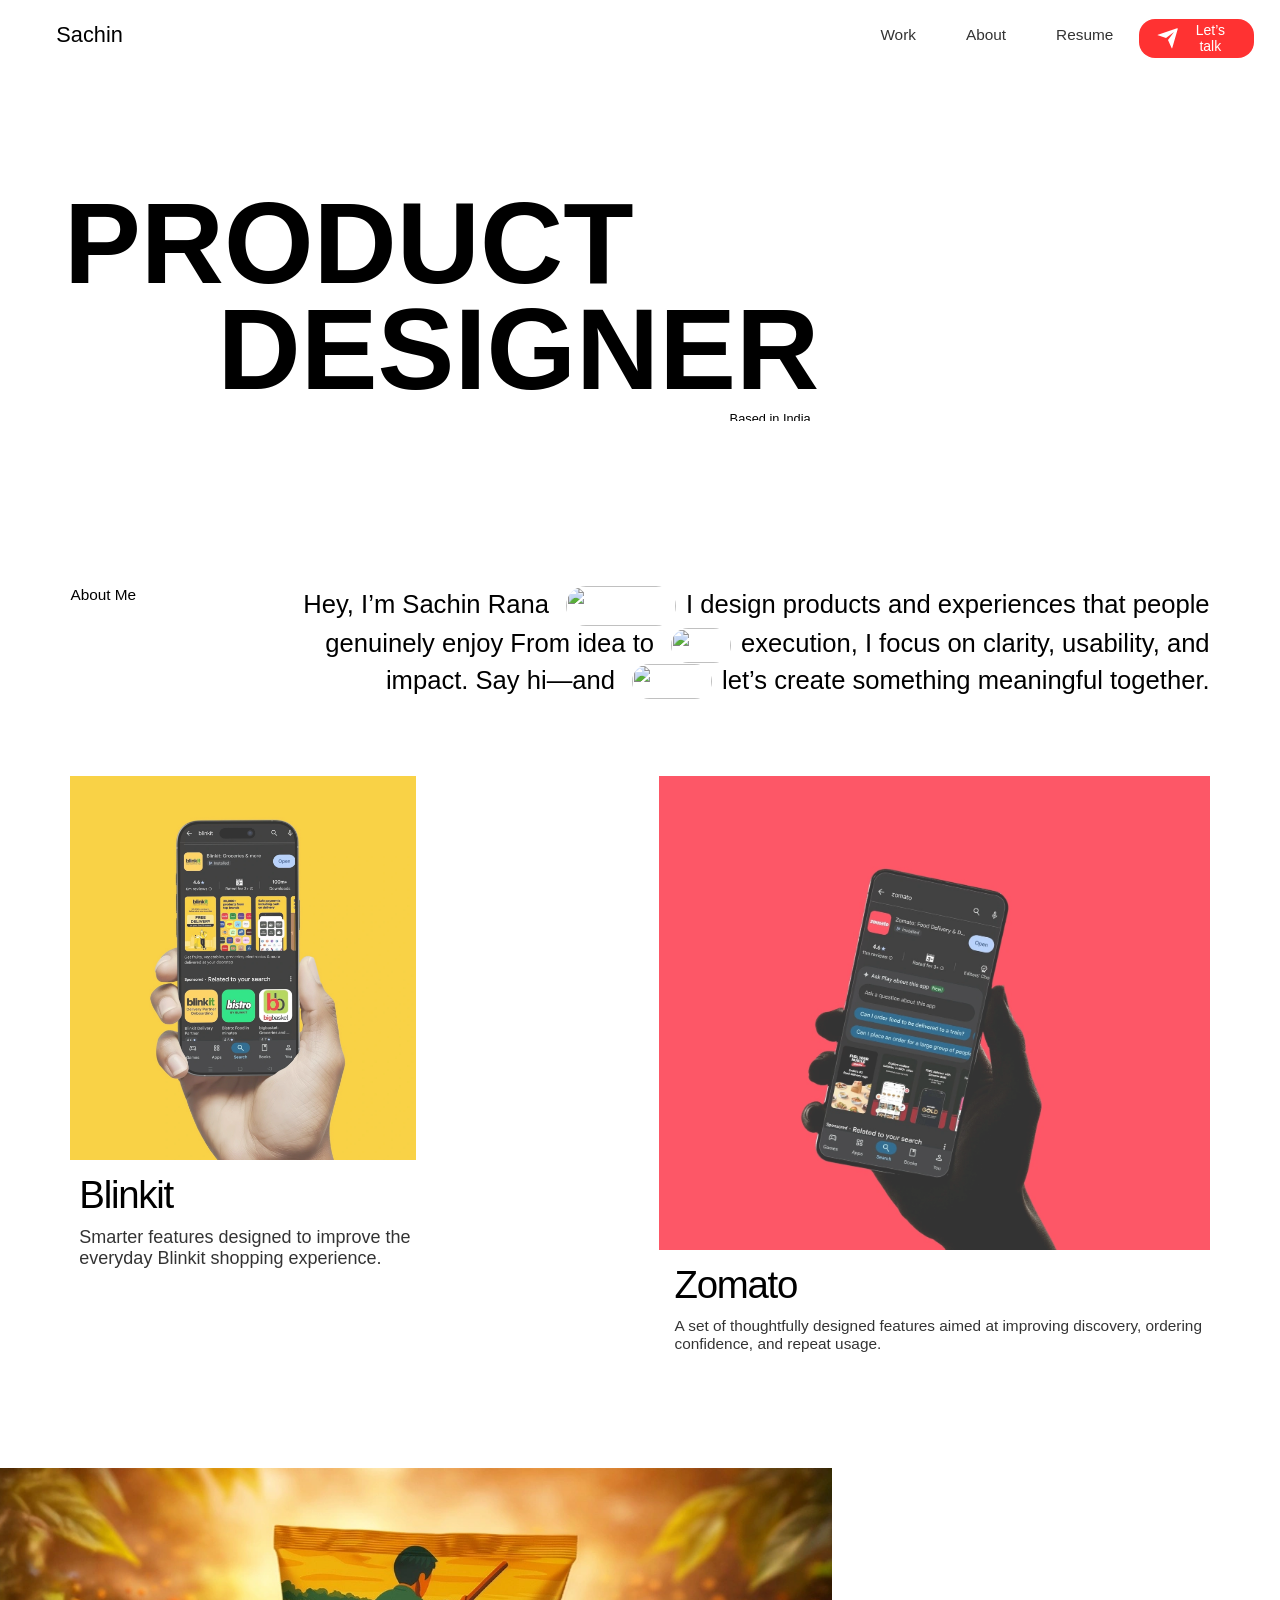
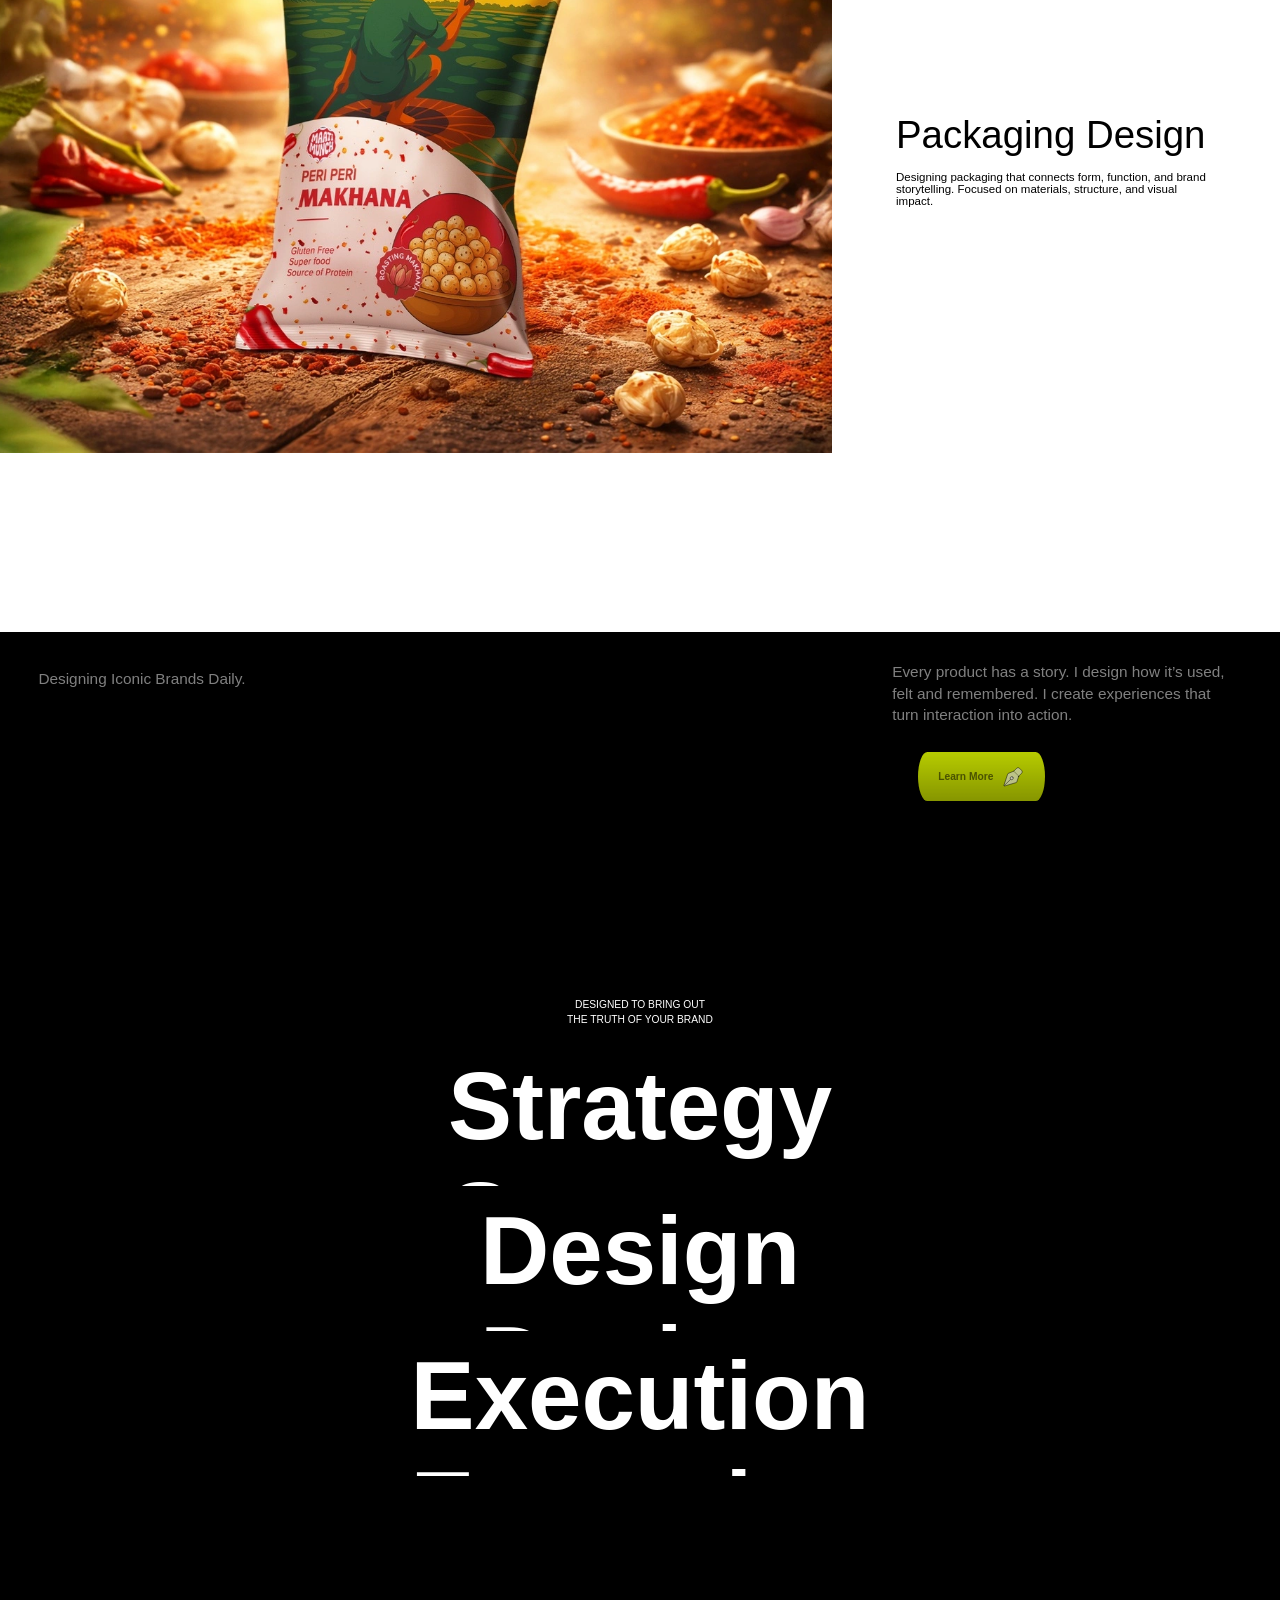
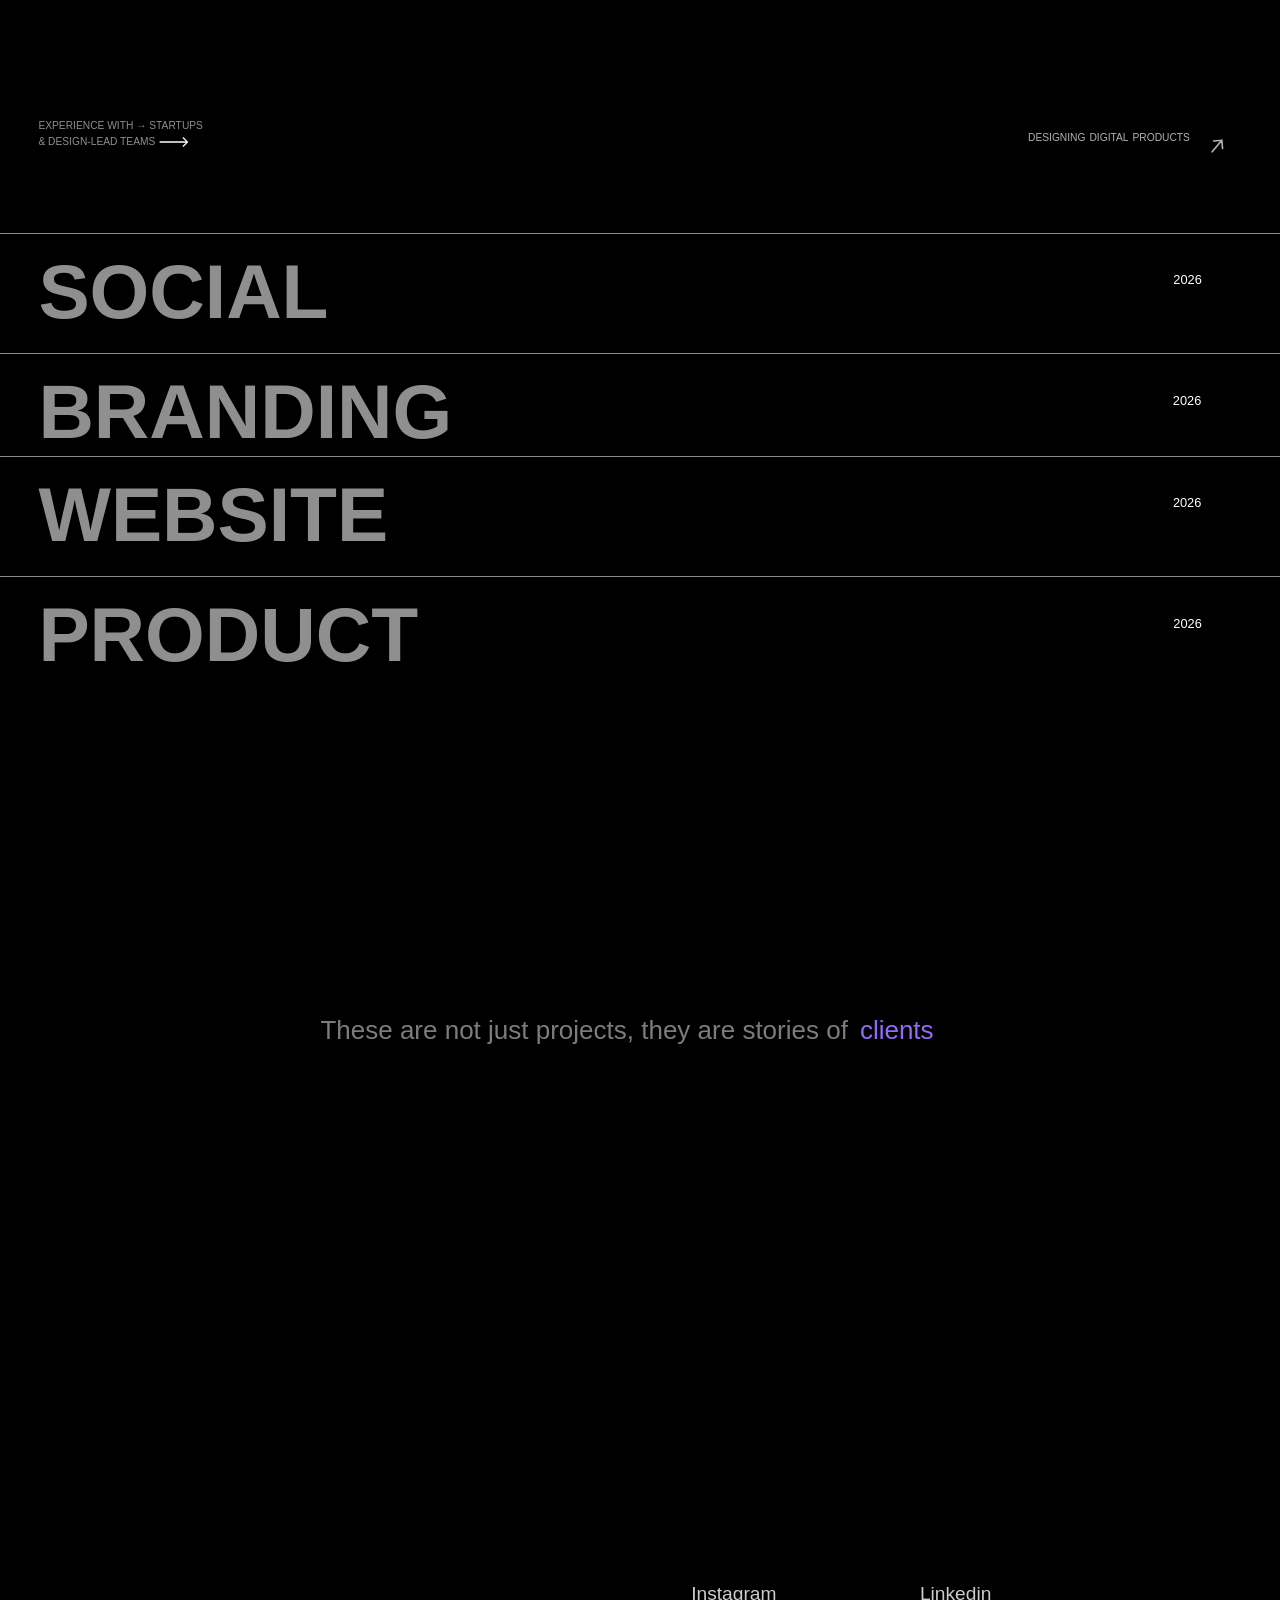
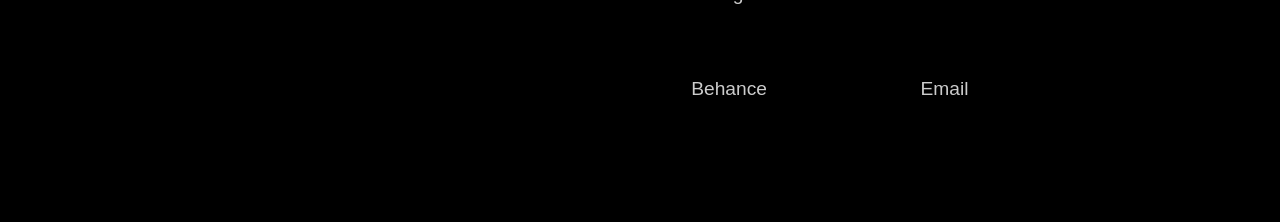
==== index.html @ 654d8c98 "Rename Index.html to index.html" ====
<!DOCTYPE html>
<html lang="en">
<head>
    <meta charset="UTF-8" />
    <meta name="viewport" content="width=device-width, initial-scale=1.0" />
    <title>Tubes Cursor with Page 2</title>
    <link rel="stylesheet" href="https://cdn.jsdelivr.net/npm/locomotive-scroll@3.5.4/dist/locomotive-scroll.css">
<link rel="stylesheet" href="https://unpkg.com/sheryjs/dist/Shery.css" /> <!-- Recommended -->
<link href="https://cdn.jsdelivr.net/npm/remixicon@4.8.0/fonts/remixicon.css" rel="stylesheet" />
    <link rel="stylesheet" href="style.css"> 
</head>

<body>
    <!-- <canvas id="canvas"></canvas> -->
<!-- <div class="cursor"></div> -->
        <!-- Canvas -->
    

        <!-- Pages -->
        <div id="cursor"></div>
         <div id="main">
     
        <div id="app">
            <canvas id="canvas"></canvas>

            <div class="nav">
            
                

                <nav>
                
                   <div class="nav1">
                        <h2>Sachin</h2>
                    </div>
                <a href="./work.html"><div class="loader2"></div></a>
    

                    <div class="nav2">

                        <div class="nav-child1">
                            <button>
                               <a href="./work.html"><p>Work</p></a>

                            </button>

                        </div>

                        <div class="nav-child2">
                            <button>
                                <a href="./About.html"><p>About </p></a>

                            </button>

                        </div>

                        <div class="nav-child3">
                            <button>
                                <a href="./Resume.html"><p>Resume</p></a>

                            </button>

                        </div>

                    </div>

                    <div class="nav3">
                <a href="mailto:sachinrana1754@gmail.com"> <button>
                            <div class="svg-wrapper-1">
                                <div class="svg-wrapper">
                                    <svg xmlns="http://www.w3.org/2000/svg" viewBox="0 0 24 24" width="24" height="24">
                                        <path fill="none" d="M0 0h24v24H0z"></path>
                                        <path fill="currentColor"
                                            d="M1.946 9.315c-.522-.174-.527-.455.01-.634l19.087-6.362c.529-.176.832.12.684.638l-5.454 19.086c-.15.529-.455.547-.679.045L12 14l6-8-8 6-8.054-2.685z">
                                        </path>
                                    </svg>
                                </div>
                            </div>
                           <span>Let’s talk</span>                  
                              </button></a>
                    </div>

                </nav>

            </div>
            


            <!-- Page 1 -->
            <div class="hero">
                <div class="bounding">
                    <h1 class="boundingelem">PRODUCT</h1>
                </div>
                <div class="bounding">
                    <h1 id="design" class="boundingelem">DESIGNER</h1>
                </div>
                <div class="bounding">
                    <h4 class="boundingelem">Based in India</h4>
                </div>
              
               
            </div>
   


               
            <!-- Page 2 -->

            <!-- <div class="page2">

            <div class="wrapper">
            
            
                <div class="speed-indicator">
                    Speed: <span id="speedValue"></span> 
                </div>
            
                <div class="container">
                    <canvas id="particleCanvas"></canvas>
                    <canvas id="scannerCanvas"></canvas>
            
                    <div class="scanner"></div>
            
                    <div class="card-stream" id="cardStream">
                        <div class="card-line" id="cardLine"></div>
                    </div>
                </div>
            
                <div class="inspiration-credit">
            
                </div>
                
            
            
            
            </div>

            <div class="btn-sec">
<button class="learn-more">
    <span class="circle" aria-hidden="true">
        <span class="icon arrow"></span>
    </span>
   <a href="sample.html"><span class="button-text">Learn More</span>
     <!-- <span class="button-text">Learn More</span> -->
<!-- </button></a>   -->
            </div>
  
            
<div class="page3">
    <div id="motive">
        <h3>About Me</h3>
        <p>Hey, I’m Sachin Rana <span id="onee">
                <img src="./images folder/1 3.png">
            </span>I design products and experiences that people genuinely enjoy From idea to <span id="thirdspann"> <img
                    src="./images folder/Group 888.png"></span>execution, I focus on clarity, usability, and impact. Say hi—and
                     <span id="twospann"> <img src="./images folder/Mask group.png"></span>let’s create something meaningful together.
          </p>
    </div>

    <div id="pictures">
        <div id="firstpic"> 
            <div id="picimg">
              <a href="https://www.behance.net/gallery/247463825/Blinkit-Group-Shopping-Making-Shared-Orders-Seamless"><img src="./BlinkitR.webp"></a>
              <!-- <img src="https://images.unsplash.com/photo-1761839256547-0a1cd11b6dfb?q=80&w=1469&auto=format&fit=crop&ixlib=rb-4.1.0&ixid=M3wxMjA3fDF8MHxwaG90by1wYWdlfHx8fGVufDB8fHx8fA%3D%3D" alt=""> -->
            </div>
            <h1>Blinkit</h1>
            <p>Smarter features designed to improve the everyday Blinkit shopping experience.</p>
        </div>

        <div id="secpic">
            <div id="pickaimg">

              <a href="./zomato.html"><img src="./ZomatR.webp"></a>
            </div>
            <h1>Zomato</h1>
            <p>A set of thoughtfully designed features aimed at improving discovery, ordering confidence, and repeat
                usage.</p>
        </div>

    </div>

    <div id="banner">
        <div id="bimg">
            <img src="./Makhanaimage_R.webp">
           <img src= "./ItraimageR.webp">
          
        </div>
        <div id="btext">
            <h1>Packaging Design</h1>
            <!-- <h1>Design</h1> -->
            <p>Designing packaging that connects form, function, and brand storytelling.
            Focused on materials, structure, and visual impact.</p>
        </div>

    </div>


</div>

<div class="page-wrapper">
    

          
<div class="page4">
    <div class="main-wrapper">
<div class="text-container">
    <h3>Designing Iconic Brands Daily.</h3>
</div>
<div class="para-container">
    <h3>Every product has a story. I design how it’s used, felt and remembered. I create experiences that turn interaction into
    action.</h3>
  <div class="mask">
<div class="btn-wrapper">
    <div class="line horizontal top"></div>
    <div class="line vertical right"></div>
    <div class="line horizontal bottom"></div>
    <div class="line vertical left"></div>

    <div class="dot top left"></div>
    <div class="dot top right"></div>
    <div class="dot bottom right"></div>
    <div class="dot bottom left"></div>

    <a href="./work.html"> <button class="btn">
        <span class="btn-text">Learn More</span>
        <svg class="btn-svg" viewBox="0 0 24 24" xmlns="http://www.w3.org/2000/svg">
            <path
                d="M17.6744 11.4075L15.7691 17.1233C15.7072 17.309 15.5586 17.4529 15.3709 17.5087L3.69348 20.9803C3.22819 21.1186 2.79978 20.676 2.95328 20.2155L6.74467 8.84131C6.79981 8.67588 6.92419 8.54263 7.08543 8.47624L12.472 6.25822C12.696 6.166 12.9535 6.21749 13.1248 6.38876L17.5294 10.7935C17.6901 10.9542 17.7463 11.1919 17.6744 11.4075Z">
            </path>
            <path d="M3.2959 20.6016L9.65986 14.2376"></path>
            <path
                d="M17.7917 11.0557L20.6202 8.22724C21.4012 7.44619 21.4012 6.17986 20.6202 5.39881L18.4989 3.27749C17.7178 2.49645 16.4515 2.49645 15.6704 3.27749L12.842 6.10592">
            </path>
            <path
                d="M11.7814 12.1163C11.1956 11.5305 10.2458 11.5305 9.66004 12.1163C9.07426 12.7021 9.07426 13.6519 9.66004 14.2376C10.2458 14.8234 11.1956 14.8234 11.7814 14.2376C12.3671 13.6519 12.3671 12.7021 11.7814 12.1163Z">
            </path>
        </svg>
    </button></a>
</div>
  </div>
    
</div>

    </div>

    <div class="mini-text-area">
        <h3>DESIGNED TO BRING OUT THE TRUTH OF YOUR BRAND</h3>
    </div>

    <div class="second-wrapper">
        <div class="linee"></div>
<div id="elemtry" class="eleme">
    <img src="https://images.unsplash.com/photo-1532619675605-1ede6c2ed2b0?q=80&w=1470&auto=format&fit=crop&ixlib=rb-4.1.0&ixid=M3wxMjA3fDB8MHxwaG90by1wYWdlfHx8fGVufDB8fHx8fA%3D%3D"
        alt="">
    <div class="text-div">
        <h1>Strategy</h1>
        <h1>Strategy</h1>
    </div>
    <img src="https://images.unsplash.com/photo-1454165804606-c3d57bc86b40?q=80&w=1470&auto=format&fit=crop&ixlib=rb-4.1.0&ixid=M3wxMjA3fDB8MHxwaG90by1wYWdlfHx8fGVufDB8fHx8fA%3D%3D"
        alt="">
</div>

<div class="eleme">
    <img src="./UI_UXR.webp"
        alt="">
    <div class="text-div">
        <h1>Design</h1>
        <h1>Design</h1>
    </div>
    <img src="./Free Premium Branding Tablet Website Mockup.webp"
        alt="">
</div>

<div class="eleme">
    <img src="./Gopi chandan 3.webp"
        alt="">
    <div class="text-div">
        <h1>Execution</h1>
        <h1>Execution</h1>
    </div>
    <img src="./Rudraksh_optimized_400.webp"
        alt="">
</div>
    </div>
     
    
          


</div>

<div class="page5">
    <div class="tent">

        <div class="text-sec">
            <div class="text-area">
                <button class="cta">
                    <svg id="arrow-horizontal" xmlns="http://www.w3.org/2000/svg" width="30" height="10" backgroundcolor="white"
                        viewBox="0 0 46 16">
                        <path id="Path_10" data-name="Path 10" d="M8,0,6.545,1.455l5.506,5.506H-30V9.039H12.052L6.545,14.545,8,16l8-8Z"
                            transform="translate(30)"></path>
                    </svg>
                    <span class="hover-underline-animation"><a href="./Brandstore.html"><h4> EXPERIENCE WITH → STARTUPS & DESIGN-LEAD TEAMS</h4></a>
                    </span>
                   
                </button>
            </div>
            <div class="short-area">
                <div id="last-btn">
                    <button id="last-btn">
                        <div class="texte">
                            <span>DESIGNING</span>
                            <span>DIGITAL</span>
                            <span>PRODUCTS</span>
                        </div>
                        <div class="clonee">
                            <span>DESIGNING </span>
                            <span>DIGITAL</span>
                            <span>PRODUCTS</span>
                        </div>
                        <svg stroke-width="2" stroke="currentColor" viewBox="0 0 24 24" fill="none" class="h-6 w-6"
                            xmlns="http://www.w3.org/2000/svg" width="20px">
                            <path d="M14 5l7 7m0 0l-7 7m7-7H3" stroke-linejoin="round" stroke-linecap="round"></path>
                        </svg>
                    </button>
                </div>
               <!-- <h4>DESIGNING DIGITAL PRODUCTS →</h4> -->
            </div>
           
        </div>

<div class="elem">
<img src="./Frame 1017.webp" alt="">
<a href="https://www.behance.net/gallery/237296781/Creative-Social-Media-Ads"><h1 id="try">SOCIAL</h1></a>
<h5 class="chotu1" id="second-try">2026</h5>
</div>
         
<div class="elem">
    <img src="./Branding.webp" alt="">
    <a href="https://www.behance.net/gallery/245843815/Paraayan-Brand-Store-Creatives-E-commerce-Design"><h1 id="try">BRANDING</h1></a>
    <h5 id="second-try1">2026</h5>
</div>
    
<div class="elem">
  <img src="./coverimageR.webp" alt="">
  <a href="https://www.behance.net/gallery/245813743/Website-Redesign-UXUI-Case-Study"><h1 id="try">WEBSITE</h1></a>
  <h5 id="second-try2">2026</h5>
</div>   

<div class="elem">
 <img src="./Group 1074.webp" alt="">
 <a href="./work.html"><h1 id="try">PRODUCT </h1> </a>
 <h5 id="second-try3">2026</h5>
</div> 
        
           


      
        
        
    </div>


</div>
  
<div class="Project-text-sec">
    <div class="project-text1">
        <h1>Projects</h1>
        <div class="cardi">
            <div class="loader">
                <span class="static">These are not just projects, they are stories of</span>
                <div class="words">
                    <span class="word">clients</span>
                    <span class="word">our work</span>
                    <span class="word">process</span>
                    <span class="word">ideas</span>
                    <span class="word">impact</span>
                </div>
            </div>
        </div>
    </div>
   

  
</div>


<div class="page6">

<div class="footer-wrapper">
        <div id="footersec1">
            <h1>Let’s connect to talk design, product, and collaboration</h1>
        </div>
        
<main class="footer-main">
    <!-- <section class="footer-content">
        <div>
            <h1>Jus' make things.<br />Put them on the internet.</h1>
            <p>
                Sign up for a newsletter all about building in public, sharing your
                work, and ignoring the haters.
            </p>

            <form action="" class="footer-form">
                <input type="email" required placeholder="creator@hotmail.com" />
                <button type="submit">sign up</button>
            </form>
        </div>
    </section> -->

    <!-- ✅ KEYPAD (DO NOT TOUCH IDS) -->
    <div class="keypad">
        <div class="keypad__base">
            <img src="https://assets.codepen.io/605876/keypad-base.png?format=auto&quality=86" alt="" />
        </div>

        <button id="one" class="key keypad__single keypad__single--left">
            <span class="key__mask">
                <span class="key__content">
                    <span class="key__text">ok</span>
                    <img src="https://assets.codepen.io/605876/keypad-single.png?format=auto&quality=86" alt="" />
                </span>
            </span>
        </button>

        <button id="two" class="key keypad__single">
            <span class="key__mask">
                <span class="key__content">
                    <span class="key__text">go</span>
                    <img src="https://assets.codepen.io/605876/keypad-single.png?format=auto&quality=86" alt="" />
                </span>
            </span>
        </button>

        <button id="three" class="key keypad__double">
            <span class="key__mask">
                <span class="key__content">
                    <span class="key__text">create.</span>
                    <img src="https://assets.codepen.io/605876/keypad-double.png?format=auto&quality=86" alt="" />
                </span>
            </span>
        </button>
    </div>
</main>

<!-- Optional credit -->
<!-- <a aria-label="Follow Jhey" class="bear-link" href="https://twitter.com/intent/follow?screen_name=jh3yy" target="_blank"
    rel="noreferrer noopener">
    <svg viewBox="0 0 969 955" fill="none" xmlns="http://www.w3.org/2000/svg">
        <circle cx="161.191" cy="320.191" r="133.191" stroke="currentColor" stroke-width="20" />
        <circle cx="806.809" cy="320.191" r="133.191" stroke="currentColor" stroke-width="20" />
        <circle cx="695.019" cy="587.733" r="31.4016" fill="currentColor" />
        <circle cx="272.981" cy="587.733" r="31.4016" fill="currentColor" />
        <path
            d="M564.388 712.083C564.388 743.994 526.035 779.911 483.372 779.911C440.709 779.911 402.356 743.994 402.356 712.083C402.356 680.173 440.709 664.353 483.372 664.353C526.035 664.353 564.388 680.173 564.388 712.083Z"
            fill="currentColor" />
    </svg>
</a> -->
    </div>

<div id="footersec2">
    <div id="mini-sec1">
        <div id="footer-minisec1">
         <h4>mail us</h4>
            <h2>sachinrana1754@gmail.com</h2>
        </div>
        <div id="footer-minisec2">
            <h4>for new business</h4>
            <h2>+917503768950</h2>
        </div>
    </div>

    <div id="mini-sec2">
        <div id="footer-minisec3">
            <h4>let's be friends</h4>
        </div>

        <div id="footer-minisec4">
            <a href="https://www.instagram.com/s_graphixmuse/"><h4>Instagram</h4></a>
            <a href="https://www.linkedin.com/in/sachinrana-design?utm_source=share&utm_campaign=share_via&utm_content=profile&utm_medium=android_app"><h4>Linkedin</h4></a>
           </div>

        <div id="footer-minisec5">  
            <a href="https://www.behance.net/sachinrana24"><h4>Behance</h4></a>
            <a href="mailto:sachinrana1754@gmail.com"><h4>Email</h4></a>
        </div>
    </div>

</div>
 

</div>

</div>

</div>


<script src="https://cdnjs.cloudflare.com/ajax/libs/gsap/3.13.0/gsap.min.js"
    integrity="sha512-NcZdtrT77bJr4STcmsGAESr06BYGE8woZdSdEgqnpyqac7sugNO+Tr4bGwGF3MsnEkGKhU2KL2xh6Ec+BqsaHA=="
    crossorigin="anonymous" referrerpolicy="no-referrer"></script>

<script src="https://cdnjs.cloudflare.com/ajax/libs/gsap/3.12.2/ScrollTrigger.min.js"></script>
<script src="https://cdnjs.cloudflare.com/ajax/libs/three.js/r128/three.min.js"></script>

<script src="https://cdn.jsdelivr.net/gh/automat/controlkit.js@master/bin/controlKit.min.js"></script>

<script src="https://cdn.jsdelivr.net/npm/locomotive-scroll@3.5.4/dist/locomotive-scroll.js"></script>
<!-- <script type="module">
     
        }







        function locoscroll() {

            gsap.registerPlugin(ScrollTrigger);

            // Using Locomotive Scroll from Locomotive https://github.com/locomotivemtl/locomotive-scroll

            const locoScroll = new LocomotiveScroll({
                el: document.querySelector("#main"),
                smooth: true
            });
            // each time Locomotive Scroll updates, tell ScrollTrigger to update too (sync positioning)
            locoScroll.on("scroll", ScrollTrigger.update);

            // tell ScrollTrigger to use these proxy methods for the ".main" element since Locomotive Scroll is hijacking things
            ScrollTrigger.scrollerProxy("#main", {
                scrollTop(value) {
                    return arguments.length ? locoScroll.scrollTo(value, 0, 0) : locoScroll.scroll.instance.scroll.y;
                }, // we don't have to define a scrollLeft because we're only scrolling vertically.
                getBoundingClientRect() {
                    return { top: 0, left: 0, width: window.innerWidth, height: window.innerHeight };
                },
                // LocomotiveScroll handles things completely differently on mobile devices - it doesn't even transform the container at all! So to get the correct behavior and avoid jitters, we should pin things with position: fixed on mobile. We sense it by checking to see if there's a transform applied to the container (the LocomotiveScroll-controlled element).
                pinType: document.querySelector("#main").style.transform ? "transform" : "fixed"
            });

            // each time the window updates, we should refresh ScrollTrigger and then update LocomotiveScroll.
            ScrollTrigger.addEventListener("refresh", () => locoScroll.update());

            // after everything is set up, refresh() ScrollTrigger and update LocomotiveScroll because padding may have been added for pinning, etc.
            ScrollTrigger.refresh();

        }

        locoscroll()  
</script>  -->
<script type="text/javascript" src="https://cdn.jsdelivr.net/npm/sheryjs/dist/Shery.js"></script>

<script type="module">
    import { Pane } from 'https://cdn.skypack.dev/tweakpane@4.0.4';

    const config = {
        theme: 'system',
        muted: false,
        exploded: false,
        one: {
            travel: 26,
            text: 'ok',
            key: 'o',
            hue: 114,
            saturation: 1.4,
            brightness: 1.2,
            buttonElement: document.querySelector('#one'),
            textElement: document.querySelector('#one .key__text'),
        },
        two: {
            travel: 26,
            text: 'go',
            key: 'g',
            hue: 0,
            saturation: 0,
            brightness: 1.4,
            buttonElement: document.querySelector('#two'),
            textElement: document.querySelector('#two .key__text'),
        },
        three: {
            travel: 18,
            text: 'create.',
            key: 'Enter',
            hue: 0,
            saturation: 0,
            brightness: 0.4,
            buttonElement: document.querySelector('#three'),
            textElement: document.querySelector('#three .key__text'),
        },
    };

    const clickAudio = new Audio(
        'https://cdn.freesound.org/previews/378/378085_6260145-lq.mp3'
    );

    const ctrl = new Pane({ title: 'config', expanded: false });

    document.documentElement.dataset.theme = config.theme;

    const ids = ['one', 'two', 'three'];

    ids.forEach(id => {
        const btn = config[id].buttonElement;

        btn.style.setProperty('--travel', config[id].travel);
        btn.style.setProperty('--hue', config[id].hue);
        btn.style.setProperty('--saturate', config[id].saturation);
        btn.style.setProperty('--brightness', config[id].brightness);

        btn.addEventListener('pointerdown', () => {
            clickAudio.currentTime = 0;
            clickAudio.play();
        });
    });

    window.addEventListener('keydown', e => {
        ids.forEach(id => {
            if (e.key === config[id].key) {
                config[id].buttonElement.dataset.pressed = true;
                clickAudio.currentTime = 0;
                clickAudio.play();
            }
        });
    });

    window.addEventListener('keyup', e => {
        ids.forEach(id => {
            if (e.key === config[id].key) {
                config[id].buttonElement.dataset.pressed = false;
            }
        });
    });

    document.querySelector('.keypad').style.opacity = 1;

    document.querySelector('form')
        .addEventListener('submit', e => e.preventDefault());
</script>

<script src="Script.js"></script>
    
</body>

</html>
---- style.css ----
* {
    margin: 0;
    padding: 0;
    -webkit-box-sizing: border-box;
    box-sizing: border-box;
}

html,
body {
    margin: 0;
    padding: 0;
    /* background: #000; */
    /* MOST IMPORTANT */
    overflow-x: hidden;
}

#main {
    overflow: hidden;
    -webkit-transform: none;
    -ms-transform: none;
    transform: none;
}

._canvas_container {
    z-index: 999999 !important;
    pointer-events: none;
}

body {
    font-family: "Montserrat", sans-serif;
    overflow-x: hidden;
}

/* .cursor {
     height: 10px;
     width: 10px;
     border-radius: 50%;
     position: absolute;
     mix-blend-mode: difference;
     z-index: 4;
     transition: all linear 0.3s;
     background-color: rgb(255, 255, 255);
 } */
#cursor {
    height: 10px;
    width: 10px;
    /* background-color: rgb(0, 0, 0); */
    border-radius: 50%;
    position: absolute;
    font-size: 5px;
    display: -webkit-box;
    display: -ms-flexbox;
    display: flex;
    -webkit-box-align: center;
    -ms-flex-align: center;
    align-items: center;
    -webkit-box-pack: center;
    -ms-flex-pack: center;
    justify-content: center;
    text-align: center;
    z-index: 999;
}

/* Canvas background */
#canvas {
    position: fixed;
    inset: 0;
    width: 100%;
    height: 100%;
    pointer-events: none;
}

/* Wrapper */
#app {
    position: relative;
    /* background-color: rgb(179, 26, 26); */
}

/* PAGE 1 */
.hero {
    padding: 8vw 5vw;
    height: 70vh;
    /* display: flex; */
    /* flex-direction: column; */
    /* align-items: center;
     justify-content: center;
     gap: 12px;
     text-align: center; */
    color: rgb(0, 0, 0);
    background-color: #ffffff;
}

.linee {
    display: none;
}

.bounding {
    width: -webkit-fit-content;
    width: -moz-fit-content;
    width: fit-content;
    /* background-color: #ff9a9c; */
    overflow: hidden;
}

.bounding .boundingelem {
    -webkit-transform: translateY(100%);
    -ms-transform: translateY(100%);
    transform: translateY(100%);

}

.hero h1 {
    font-size: 9vw;
}

.hero h1 {
    font-size: 9vw;
    line-height: 0.9;
}

.hero #design {
    margin-left: 12vw;
}

.hero .bounding h4 {
    font-size: 1vw;
    margin-left: 52vw;
    margin-top: 0.5vw;
    font-weight: 500;
}

/* h1 {
     font-size: 80px;
     text-transform: uppercase;
     text-shadow: 0 0 20px rgba(0, 0, 0, 1);
 }

 h2 {
     font-size: 60px;
     text-transform: uppercase;
     text-shadow: 0 0 20px rgba(0, 0, 0, 1);
 } */

a {
    color: white;
    text-decoration: none;
    font-size: 18px;
    opacity: 0.8;
}

/* PAGE 2 */
.nav {
    height: 10vh;
    width: 100%;
    background-color: rgb(255, 255, 255);
    position: relative;
}

nav .loader2 {
    display: none;
}

.mobile-sidebar {
    display: none;
}


nav {
    height: 5vw;
    width: 100%;
    background-color: rgb(255, 255, 255);
    color: rgb(0, 0, 0);
    display: -webkit-box;
    display: -ms-flexbox;
    display: flex;
    padding: 1.5vw 1vw;
    /* justify-content: space-between; */
}

.nav1 {
    height: 2.4vw;
    /* background-color: aqua; */
    width: 12vw;
    color: rgb(0, 0, 0);
    /* padding: 0.2vw 1vw; */
    display: -webkit-box;
    display: -ms-flexbox;
    display: flex;
    -webkit-box-align: center;
    -ms-flex-align: center;
    align-items: center;
    -webkit-box-pack: center;
    -ms-flex-pack: center;
    justify-content: center;
}

.nav1 h2 {
    font-size: 1.5vw;
    /* text-transform: lowercase; */
    font-weight: 500;
}

nav .nav2 {
    left: 45%;

}

.nav2 button {
    padding: 0;
    margin: 0;
    border: none;
    background: none;
    cursor: pointer;
}

.nav2 button {
    --primary-color: #000000;
    --hovered-color: #FF0000;
    position: relative;
    display: -webkit-box;
    display: -ms-flexbox;
    display: flex;
    font-weight: 600;
    font-size: 20px;
    gap: 0.5rem;
    -webkit-box-align: center;
    -ms-flex-align: center;
    align-items: center;
}

.nav2 button p {
    margin: 0;
    position: relative;
    font-size: 20px;
    color: var(--primary-color);
}

.nav2 button::after {
    position: absolute;
    content: "";
    width: 0;
    left: 0;
    bottom: -7px;
    /* background: var(--hovered-color); */
    height: 2px;
    -webkit-transition: 0.3s ease-out;
    -o-transition: 0.3s ease-out;
    transition: 0.3s ease-out;
}

.nav2 button p::before {
    position: absolute;
    /*   box-sizing: border-box; */
    content: "Work";
    width: 0%;
    inset: 0;
    color: var(--hovered-color);
    overflow: hidden;
    -webkit-transition: 0.3s ease-out;
    -o-transition: 0.3s ease-out;
    transition: 0.3s ease-out;
}

.nav2 .nav-child2 button p::before {
    position: absolute;
    /*   box-sizing: border-box; */
    content: "About";
    width: 0%;
    inset: 0;
    color: var(--hovered-color);
    overflow: hidden;
    -webkit-transition: 0.3s ease-out;
    -o-transition: 0.3s ease-out;
    transition: 0.3s ease-out;
}

.nav2 .nav-child3 button p::before {
    position: absolute;
    /*   box-sizing: border-box; */
    content: "Resume";
    width: 0%;
    inset: 0;
    color: var(--hovered-color);
    overflow: hidden;
    -webkit-transition: 0.3s ease-out;
    -o-transition: 0.3s ease-out;
    transition: 0.3s ease-out;
}

.nav2 button:hover::after {
    width: 100%;
}

.nav2 button:hover p::before {
    width: 100%;
}

.nav2 button:hover svg {
    -webkit-transform: translateX(4px);
    -ms-transform: translateX(4px);
    transform: translateX(4px);
    color: var(--hovered-color);
}

.nav2 button svg {
    color: var(--primary-color);
    -webkit-transition: 0.2s;
    -o-transition: 0.2s;
    transition: 0.2s;
    position: relative;
    width: 15px;
    -webkit-transition-delay: 0.2s;
    -o-transition-delay: 0.2s;
    transition-delay: 0.2s;
}

.nav2 {
    height: 2.4vw;
    /* background-color: rgb(185, 197, 255); */
    color: rgb(0, 0, 0);
    width: 20vw;
    display: -webkit-box;
    display: -ms-flexbox;
    display: flex;
    margin-left: 59%;
    /* justify-content: center; */
    gap: 50px;
    /* padding: 0.7vw 0.3vw; */
    display: flex;
    -webkit-box-align: center;
    -ms-flex-align: center;
    align-items: center;
    -webkit-box-pack: center;
    -ms-flex-pack: center;
    justify-content: center;

}

.nav2 button p {
    font-weight: 400;
    font-size: 1vw;

}


/* From Uiverse.io by adamgiebl */
.nav3 button {
    font-family: inherit;
    font-size: 15px;
    background: #FF0000;
    color: white;
    padding: 9px 17px;
    /* padding-left: 0.10em; */
    display: -webkit-box;
    display: -ms-flexbox;
    display: flex;
    -webkit-box-align: center;
    -ms-flex-align: center;
    align-items: center;
    border: none;
    border-radius: 16px;
    overflow: hidden;
    -webkit-transition: all 0.2s;
    -o-transition: all 0.2s;
    transition: all 0.2s;
    cursor: pointer;
}

. .nav3 button span {
    display: block;
    margin-left: 0.3em;
    -webkit-transition: all 0.3s ease-in-out;
    -o-transition: all 0.3s ease-in-out;
    transition: all 0.3s ease-in-out;
}

.nav3 button svg {
    display: block;
    -webkit-transform-origin: center center;
    -ms-transform-origin: center center;
    transform-origin: center center;
    -webkit-transition: -webkit-transform 0.3s ease-in-out;
    transition: -webkit-transform 0.3s ease-in-out;
    -o-transition: transform 0.3s ease-in-out;
    transition: transform 0.3s ease-in-out;
    transition: transform 0.3s ease-in-out, -webkit-transform 0.3s ease-in-out;
}

.nav3 button:hover .svg-wrapper {
    -webkit-animation: fly-1 0.6s ease-in-out infinite alternate;
    animation: fly-1 0.6s ease-in-out infinite alternate;
}

.nav3 button:hover svg {
    -webkit-transform: translateX(1.2em) rotate(45deg) scale(1.1);
    -ms-transform: translateX(1.2em) rotate(45deg) scale(1.1);
    transform: translateX(1.2em) rotate(45deg) scale(1.1);
}

.nav3 button:hover span {
    -webkit-transform: translateX(6em);
    -ms-transform: translateX(6em);
    transform: translateX(6em);
}

.nav3 button:active {
    -webkit-transform: scale(0.95);
    -ms-transform: scale(0.95);
    transform: scale(0.95);
}

@-webkit-keyframes fly-1 {
    from {
        -webkit-transform: translateY(0.1em);
        transform: translateY(0.1em);
    }

    to {
        -webkit-transform: translateY(-0.1em);
        transform: translateY(-0.1em);
    }
}

@keyframes fly-1 {
    from {
        -webkit-transform: translateY(0.1em);
        transform: translateY(0.1em);
    }

    to {
        -webkit-transform: translateY(-0.1em);
        transform: translateY(-0.1em);
    }
}

.page2 {
    height: 70vh;
    width: 100%;
    background-color: rgb(12, 30, 86);

}

.wrapper {
    overflow: hidden;
    color: white;
    /* background-color: #541414; */
    height: 50vh;
    width: 100%;
    -webkit-box-pack: center;
    -ms-flex-pack: center;
    justify-content: center;
    -webkit-box-align: center;
    -ms-flex-align: center;
    align-items: center;
    display: -webkit-box;
    display: -ms-flexbox;
    display: flex;
    /* background-color: pink; */
}

.btn-sec {
    height: 3vw;
    width: 100%;
    /* background-color: pink; */
    -webkit-box-pack: center;
    -ms-flex-pack: center;
    justify-content: center;
    display: -webkit-box;
    display: -ms-flexbox;
    display: flex;
    -webkit-box-align: center;
    -ms-flex-align: center;
    align-items: center;
}

.btn-sec button {
    position: relative;
    display: inline-block;
    cursor: pointer;
    outline: none;
    border: 0;
    vertical-align: middle;
    text-decoration: none;
    background: transparent;
    padding: 0;
    font-size: inherit;
    font-family: "Montserrat", sans-serif;

}

button.learn-more {
    width: 13rem;
    height: auto;
}

button.learn-more .circle {
    -webkit-transition: all 0.45s cubic-bezier(0.65, 0, 0.076, 1);
    -o-transition: all 0.45s cubic-bezier(0.65, 0, 0.076, 1);
    transition: all 0.45s cubic-bezier(0.65, 0, 0.076, 1);
    position: relative;
    display: block;
    margin: 0;
    width: 3rem;
    height: 3rem;
    background: #FF0000;

    border-radius: 1.625rem;
}

button.learn-more .circle .icon {
    -webkit-transition: all 0.45s cubic-bezier(0.65, 0, 0.076, 1);
    -o-transition: all 0.45s cubic-bezier(0.65, 0, 0.076, 1);
    transition: all 0.45s cubic-bezier(0.65, 0, 0.076, 1);
    position: absolute;
    top: 0;
    bottom: 0;
    margin: auto;
    background: #fff;
}

button.learn-more .circle .icon.arrow {
    -webkit-transition: all 0.45s cubic-bezier(0.65, 0, 0.076, 1);
    -o-transition: all 0.45s cubic-bezier(0.65, 0, 0.076, 1);
    transition: all 0.45s cubic-bezier(0.65, 0, 0.076, 1);
    left: 0.625rem;
    width: 1.125rem;
    height: 0.125rem;
    background: none;
}

button.learn-more .circle .icon.arrow::before {
    position: absolute;
    content: "";
    top: -0.29rem;
    right: 0.0625rem;
    width: 0.625rem;
    height: 0.625rem;
    border-top: 0.125rem solid #fff;
    border-right: 0.125rem solid #fff;
    -webkit-transform: rotate(45deg);
    -ms-transform: rotate(45deg);
    transform: rotate(45deg);
}

button.learn-more .button-text {
    -webkit-transition: all 0.45s cubic-bezier(0.65, 0, 0.076, 1);
    -o-transition: all 0.45s cubic-bezier(0.65, 0, 0.076, 1);
    transition: all 0.45s cubic-bezier(0.65, 0, 0.076, 1);
    position: absolute;
    top: 0;
    left: 0;
    right: 0;
    bottom: 0;
    padding: 0.75rem 0;
    margin: 0 0 0 1.85rem;
    color: #ffffff;
    font-weight: 700;
    line-height: 1.6;
    text-align: center;
    text-transform: uppercase;
}

button:hover .circle {
    width: 100%;
}

button:hover .circle .icon.arrow {
    background: #fff;
    -webkit-transform: translate(1rem, 0);
    -ms-transform: translate(1rem, 0);
    transform: translate(1rem, 0);
}

button:hover .button-text {
    color: #fff;
}

.controls {
    /* position: absolute; */
    top: 20px;
    left: 20px;
    display: -webkit-box;
    display: -ms-flexbox;
    display: flex;
    gap: 10px;
    z-index: 100;
}



.control-btn {
    padding: 10px 20px;
    background: rgba(255, 255, 255, 0.2);
    border: none;
    border-radius: 25px;
    color: white;
    font-weight: bold;
    cursor: pointer;
    -webkit-backdrop-filter: blur(5px);
    backdrop-filter: blur(5px);
    -webkit-transition: all 0.3s ease;
    -o-transition: all 0.3s ease;
    transition: all 0.3s ease;
    font-size: 14px;
}

.control-btn:hover {
    background: rgba(255, 255, 255, 0.3);
    -webkit-transform: translateY(-2px);
    -ms-transform: translateY(-2px);
    transform: translateY(-2px);
    -webkit-box-shadow: 0 5px 15px rgba(0, 0, 0, 0.2);
    box-shadow: 0 5px 15px rgba(0, 0, 0, 0.2);
}

.speed-indicator {
    position: absolute;
    top: 20px;
    right: 20px;
    color: white;
    font-size: 16px;
    background: rgba(0, 0, 0, 0.3);
    padding: 8px 16px;
    border-radius: 20px;
    -webkit-backdrop-filter: blur(5px);
    backdrop-filter: blur(5px);
    z-index: 100;
    display: none;
}

.info {
    position: absolute;
    bottom: 20px;
    left: 50%;
    -webkit-transform: translateX(-50%);
    -ms-transform: translateX(-50%);
    transform: translateX(-50%);
    color: rgba(255, 255, 255, 0.9);
    text-align: center;
    font-size: 14px;
    background: rgba(0, 0, 0, 0.3);
    padding: 15px 25px;
    border-radius: 20px;
    -webkit-backdrop-filter: blur(5px);
    backdrop-filter: blur(5px);
    z-index: 100;
    line-height: 1.4;
}

.container {
    position: relative;
    width: 100vw;
    height: 100vh;
    display: -webkit-box;
    display: -ms-flexbox;
    display: flex;
    -webkit-box-align: center;
    -ms-flex-align: center;
    align-items: center;
    -webkit-box-pack: center;
    -ms-flex-pack: center;
    justify-content: center;
}

.card-stream {
    position: absolute;
    width: 100vw;
    height: 180px;
    display: -webkit-box;
    display: -ms-flexbox;
    display: flex;
    -webkit-box-align: center;
    -ms-flex-align: center;
    align-items: center;
    overflow: visible;
}

.card-line {
    display: -webkit-box;
    display: -ms-flexbox;
    display: flex;
    -webkit-box-align: center;
    -ms-flex-align: center;
    align-items: center;
    gap: 60px;
    white-space: nowrap;
    cursor: -webkit-grab;
    cursor: grab;
    -webkit-user-select: none;
    -moz-user-select: none;
    -ms-user-select: none;
    user-select: none;
    will-change: transform;
}

.card-line:active {
    cursor: -webkit-grabbing;
    cursor: grabbing;
}

.card-line.dragging {
    cursor: -webkit-grabbing;
    cursor: grabbing;
}

.card-line.css-animated {
    -webkit-animation: scrollCards 40s linear infinite;
    animation: scrollCards 40s linear infinite;
}

@-webkit-keyframes scrollCards {
    0% {
        -webkit-transform: translateX(-100%);
        transform: translateX(-100%);
    }

    100% {
        -webkit-transform: translateX(100vw);
        transform: translateX(100vw);
    }
}

@keyframes scrollCards {
    0% {
        -webkit-transform: translateX(-100%);
        transform: translateX(-100%);
    }

    100% {
        -webkit-transform: translateX(100vw);
        transform: translateX(100vw);
    }
}

.card-wrapper {
    position: relative;
    width: 400px;
    height: 250px;
    -ms-flex-negative: 0;
    flex-shrink: 0;
}

.card {
    position: absolute;
    top: 0;
    left: 0;
    width: 400px;
    height: 250px;
    border-radius: 15px;
    overflow: hidden;
}

.card-normal {
    background: transparent;
    -webkit-box-shadow: 0 15px 40px rgba(0, 0, 0, 0.4);
    box-shadow: 0 15px 40px rgba(0, 0, 0, 0.4);
    display: -webkit-box;
    display: -ms-flexbox;
    display: flex;
    -webkit-box-orient: vertical;
    -webkit-box-direction: normal;
    -ms-flex-direction: column;
    flex-direction: column;
    -webkit-box-pack: justify;
    -ms-flex-pack: justify;
    justify-content: space-between;
    padding: 0;
    color: white;
    z-index: 2;
    position: relative;
    overflow: hidden;
}

.card-image {
    width: 100%;
    height: 100%;
    -o-object-fit: cover;
    object-fit: cover;
    border-radius: 15px;
    -webkit-transition: all 0.3s ease;
    -o-transition: all 0.3s ease;
    transition: all 0.3s ease;
    -webkit-filter: brightness(1.1) contrast(1.1);
    filter: brightness(1.1) contrast(1.1);
    -webkit-box-shadow: inset 0 0 20px rgba(0, 0, 0, 0.1);
    box-shadow: inset 0 0 20px rgba(0, 0, 0, 0.1);
}

.card-image:hover {
    -webkit-filter: brightness(1.2) contrast(1.2);
    filter: brightness(1.2) contrast(1.2);
}

.card-ascii {
    background: transparent;
    z-index: 1;
    position: absolute;
    top: 0;
    left: 0;
    width: 400px;
    height: 250px;
    border-radius: 15px;
    overflow: hidden;
}

.card-chip {
    width: 40px;
    height: 30px;
    background: -o-linear-gradient(45deg, #ffd700, #ffed4e);
    background: linear-gradient(45deg, #ffd700, #ffed4e);
    border-radius: 5px;
    position: relative;
    margin-bottom: 20px;
}

.card-chip::before {
    content: "";
    position: absolute;
    top: 3px;
    left: 3px;
    right: 3px;
    bottom: 3px;
    background: -o-linear-gradient(45deg, #e6c200, #f4d03f);
    background: linear-gradient(45deg, #e6c200, #f4d03f);
    border-radius: 2px;
}

.contactless {
    position: absolute;
    top: 60px;
    left: 20px;
    width: 25px;
    height: 25px;
    border: 2px solid rgba(255, 255, 255, 0.8);
    border-radius: 50%;
    background: -o-radial-gradient(circle, rgba(255, 255, 255, 0.2), transparent);
    background: radial-gradient(circle, rgba(255, 255, 255, 0.2), transparent);
}

.contactless::after {
    content: "";
    position: absolute;
    top: 50%;
    left: 50%;
    -webkit-transform: translate(-50%, -50%);
    -ms-transform: translate(-50%, -50%);
    transform: translate(-50%, -50%);
    width: 15px;
    height: 15px;
    border: 1px solid rgba(255, 255, 255, 0.6);
    border-radius: 50%;
}

.card-number {
    font-size: 22px;
    font-weight: bold;
    letter-spacing: 3px;
    margin-bottom: 15px;
    text-shadow: 0 2px 4px rgba(0, 0, 0, 0.3);
}

.card-info {
    display: -webkit-box;
    display: -ms-flexbox;
    display: flex;
    -webkit-box-pack: justify;
    -ms-flex-pack: justify;
    justify-content: space-between;
    -webkit-box-align: end;
    -ms-flex-align: end;
    align-items: flex-end;
}

.card-holder {
    color: white;
    font-size: 14px;
    text-transform: uppercase;
}

.card-expiry {
    color: white;
    font-size: 14px;
}

.card-logo {
    position: absolute;
    top: 20px;
    right: 20px;
    font-size: 18px;
    font-weight: bold;
    color: white;
    text-shadow: 0 2px 4px rgba(0, 0, 0, 0.3);
}

.ascii-content {
    position: absolute;
    top: 0;
    left: 0;
    width: 100%;
    height: 100%;
    color: rgba(220, 210, 255, 0.6);
    font-family: "Courier New", monospace;
    font-size: 11px;
    line-height: 13px;
    overflow: hidden;
    white-space: pre;
    -webkit-clip-path: inset(0 calc(100% - var(--clip-left, 0%)) 0 0);
    clip-path: inset(0 calc(100% - var(--clip-left, 0%)) 0 0);
    animation: glitch 0.1s infinite linear alternate-reverse;
    margin: 0;
    padding: 0;
    text-align: left;
    vertical-align: top;
    -webkit-box-sizing: border-box;
    box-sizing: border-box;
    -webkit-mask-image: -webkit-gradient(linear,
            left top, right top,
            from(rgba(0, 0, 0, 1)),
            color-stop(30%, rgba(0, 0, 0, 0.8)),
            color-stop(50%, rgba(0, 0, 0, 0.6)),
            color-stop(80%, rgba(0, 0, 0, 0.4)),
            to(rgba(0, 0, 0, 0.2)));
    -webkit-mask-image: linear-gradient(to right,
            rgba(0, 0, 0, 1) 0%,
            rgba(0, 0, 0, 0.8) 30%,
            rgba(0, 0, 0, 0.6) 50%,
            rgba(0, 0, 0, 0.4) 80%,
            rgba(0, 0, 0, 0.2) 100%);
    mask-image: -webkit-gradient(linear,
            left top, right top,
            from(rgba(0, 0, 0, 1)),
            color-stop(30%, rgba(0, 0, 0, 0.8)),
            color-stop(50%, rgba(0, 0, 0, 0.6)),
            color-stop(80%, rgba(0, 0, 0, 0.4)),
            to(rgba(0, 0, 0, 0.2)));
    mask-image: linear-gradient(to right,
            rgba(0, 0, 0, 1) 0%,
            rgba(0, 0, 0, 0.8) 30%,
            rgba(0, 0, 0, 0.6) 50%,
            rgba(0, 0, 0, 0.4) 80%,
            rgba(0, 0, 0, 0.2) 100%);
}

@-webkit-keyframes glitch {
    0% {
        opacity: 1;
    }

    15% {
        opacity: 0.9;
    }

    16% {
        opacity: 1;
    }

    49% {
        opacity: 0.8;
    }

    50% {
        opacity: 1;
    }

    99% {
        opacity: 0.9;
    }

    100% {
        opacity: 1;
    }
}

@keyframes glitch {
    0% {
        opacity: 1;
    }

    15% {
        opacity: 0.9;
    }

    16% {
        opacity: 1;
    }

    49% {
        opacity: 0.8;
    }

    50% {
        opacity: 1;
    }

    99% {
        opacity: 0.9;
    }

    100% {
        opacity: 1;
    }
}

.scanner {
    display: none;
    position: absolute;
    left: 50%;
    top: 50%;
    -webkit-transform: translate(-50%, -50%);
    -ms-transform: translate(-50%, -50%);
    transform: translate(-50%, -50%);
    width: 4px;
    height: 300px;
    border-radius: 30px;
    background: -webkit-gradient(linear,
            left top, left bottom,
            from(transparent),
            color-stop(rgba(0, 255, 255, 0.8)),
            color-stop(rgba(0, 255, 255, 1)),
            color-stop(rgba(0, 255, 255, 0.8)),
            to(transparent));
    background: -o-linear-gradient(top,
            transparent,
            rgba(0, 255, 255, 0.8),
            rgba(0, 255, 255, 1),
            rgba(0, 255, 255, 0.8),
            transparent);
    background: linear-gradient(to bottom,
            transparent,
            rgba(0, 255, 255, 0.8),
            rgba(0, 255, 255, 1),
            rgba(0, 255, 255, 0.8),
            transparent);
    -webkit-box-shadow: 0 0 20px rgba(0, 255, 255, 0.8), 0 0 40px rgba(0, 255, 255, 0.4);
    box-shadow: 0 0 20px rgba(0, 255, 255, 0.8), 0 0 40px rgba(0, 255, 255, 0.4);
    -webkit-animation: scanPulse 2s ease-in-out infinite alternate;
    animation: scanPulse 2s ease-in-out infinite alternate;
    z-index: 10;
}

@-webkit-keyframes scanPulse {
    0% {
        opacity: 0.8;
        -webkit-transform: translate(-50%, -50%) scaleY(1);
        transform: translate(-50%, -50%) scaleY(1);
    }

    100% {
        opacity: 1;
        -webkit-transform: translate(-50%, -50%) scaleY(1.1);
        transform: translate(-50%, -50%) scaleY(1.1);
    }
}

@keyframes scanPulse {
    0% {
        opacity: 0.8;
        -webkit-transform: translate(-50%, -50%) scaleY(1);
        transform: translate(-50%, -50%) scaleY(1);
    }

    100% {
        opacity: 1;
        -webkit-transform: translate(-50%, -50%) scaleY(1.1);
        transform: translate(-50%, -50%) scaleY(1.1);
    }
}

.scanner-label {
    position: absolute;
    bottom: -40px;
    left: 50%;
    -webkit-transform: translateX(-50%);
    -ms-transform: translateX(-50%);
    transform: translateX(-50%);
    color: rgba(0, 255, 255, 0.9);
    font-size: 12px;
    font-weight: bold;
    text-transform: uppercase;
    letter-spacing: 2px;
    text-shadow: 0 0 10px rgba(0, 255, 255, 0.5);
}

.card-normal {
    -webkit-clip-path: inset(0 0 0 var(--clip-right, 0%));
    clip-path: inset(0 0 0 var(--clip-right, 0%));
}

.card-ascii {
    -webkit-clip-path: inset(0 calc(100% - var(--clip-left, 0%)) 0 0);
    clip-path: inset(0 calc(100% - var(--clip-left, 0%)) 0 0);
}

.scan-effect {
    position: absolute;
    top: 0;
    left: 0;
    width: 100%;
    height: 100%;
    background: -webkit-gradient(linear,
            left top, right top,
            from(transparent),
            color-stop(rgba(0, 255, 255, 0.4)),
            to(transparent));
    background: -o-linear-gradient(left,
            transparent,
            rgba(0, 255, 255, 0.4),
            transparent);
    background: linear-gradient(90deg,
            transparent,
            rgba(0, 255, 255, 0.4),
            transparent);
    -webkit-animation: scanEffect 0.6s ease-out;
    animation: scanEffect 0.6s ease-out;
    pointer-events: none;
    z-index: 5;
}

@-webkit-keyframes scanEffect {
    0% {
        -webkit-transform: translateX(-100%);
        transform: translateX(-100%);
        opacity: 0;
    }

    50% {
        opacity: 1;
    }

    100% {
        -webkit-transform: translateX(100%);
        transform: translateX(100%);
        opacity: 0;
    }
}

@keyframes scanEffect {
    0% {
        -webkit-transform: translateX(-100%);
        transform: translateX(-100%);
        opacity: 0;
    }

    50% {
        opacity: 1;
    }

    100% {
        -webkit-transform: translateX(100%);
        transform: translateX(100%);
        opacity: 0;
    }
}

.instructions {
    position: absolute;
    top: 50%;
    right: 30px;
    -webkit-transform: translateY(-50%);
    -ms-transform: translateY(-50%);
    transform: translateY(-50%);
    color: rgba(255, 255, 255, 0.7);
    font-size: 14px;
    max-width: 200px;
    text-align: right;
    z-index: 5;
}

#particleCanvas {
    position: absolute;
    top: 50%;
    left: 0;
    -webkit-transform: translateY(-50%);
    -ms-transform: translateY(-50%);
    transform: translateY(-50%);
    width: 100vw;
    height: 200px;

    z-index: 0;
    pointer-events: none;
}

#scannerCanvas {
    position: absolute;
    top: 50%;
    left: -3px;
    -webkit-transform: translateY(-50%);
    -ms-transform: translateY(-50%);
    transform: translateY(-50%);
    width: 100vw;
    height: 300px;
    z-index: 15;
    pointer-events: none;
}

.inspiration-credit {
    position: fixed;
    bottom: 20px;
    left: 50%;
    -webkit-transform: translateX(-50%);
    -ms-transform: translateX(-50%);
    transform: translateX(-50%);
    font-family: "Roboto Mono", monospace;
    font-size: 12px;
    font-weight: 900;
    color: #ff9a9c;
    z-index: 1000;
    text-align: center;
}

.inspiration-credit a {
    color: #ff9a9c;
    text-decoration: none;
    -webkit-transition: color 0.3s ease;
    -o-transition: color 0.3s ease;
    transition: color 0.3s ease;
}

.inspiration-credit a:hover {
    color: #ff7a7c;
}

.page3 .elem {
    border-top: none;
}

.page3 {
    height: 240vh;
    width: 100%;
    background-color: #ffffff;
    -webkit-transition: all 1s ease;
    -o-transition: all 1s ease;
    transition: all 1s ease;
    /* transition: 1.4s ease-in-out; */
    color: rgb(0, 0, 0);
    /* border-bottom: 1px solid black; */

}



#motive {
    /* margin-top: 3vw; */
    padding: 5vw 5.5vw;
    display: -webkit-box;
    display: -ms-flexbox;
    display: flex;
    -webkit-box-pack: justify;
    -ms-flex-pack: justify;
    justify-content: space-between;
}

#motive p {
    line-height: 1.3;
    letter-spacing: -.0.6vw;
    width: 82%;
    text-align: right;
    font-size: 2vw;
    font-family: "Montserrat", sans-serif;
    font-weight: 300;
}

#motive h3 {
    font-family: "Montserrat", sans-serif;
    font-weight: 400;
}

#motive span {
    display: -webkit-inline-box;
    display: -ms-inline-flexbox;
    display: inline-flex;
    -webkit-box-align: center;
    -ms-flex-align: center;
    align-items: center;
    -webkit-box-pack: center;
    -ms-flex-pack: center;
    justify-content: center;
    border-radius: 100px;
    margin: 0 10px;
    vertical-align: middle;
}

#onee {
    width: 120px;
    height: 50px;
    /* background-color: red; */

}

#onee img {
    height: 100%;
    width: 100%;
    -o-object-fit: cover;
    object-fit: cover;
    border-radius: 100px;
}

#twospann img {
    height: 100%;
    width: 100%;
    -o-object-fit: cover;
    object-fit: cover;
    border-radius: 100px;
}

#thirdspann img {
    height: 100%;
    width: 100%;
    -o-object-fit: cover;
    object-fit: cover;
    border-radius: 100px;
}

#twospann {
    width: 80px;
    height: 50px;
    /* background-color: red; */
}

#thirdspann {
    width: 80px;
    height: 50px;
    /* background-color: red; */
}

#pictures {
    display: -webkit-box;
    display: -ms-flexbox;
    display: flex;
    -webkit-box-pack: justify;
    -ms-flex-pack: justify;
    justify-content: space-between;
    padding: 1vw 5.5vw;
}

#firstpic {
    width: 27vw;
    /* border: 2px solid green; */

}

#firstpic h1 {
    letter-spacing: -.1vw;
    font-weight: 500;
    font-size: 3vw;
    /* background-color: red; */
    margin-left: .7vw;
}

#firstpic p {
    opacity: .8;
    font-size: 18px;
    margin-top: 10px;
    margin-left: .7vw;
}

#secpic p {
    opacity: .8;
    font-size: 1.2vw;
    margin-top: 10px;
    /* background-color: red; */
    margin-left: 1.2vw;
    /* line-height: 1; */
}

#secpic h1 {
    /* background-color: red; */
    margin-left: 1.2vw;
    letter-spacing: -.1vw;
    font-weight: 500;
    font-size: 3vw;
}

#picimg img,
#secpic img {
    height: 100%;
    width: 100%;
    -o-object-fit: cover;
    object-fit: cover;
}

#firstpic #picimg {
    height: 30vw;
    width: 100%;
    /* background-color: red; */
    margin-bottom: 1vw;
    mix-blend-mode: normal;
    position: relative;
    overflow: hidden;
}

#secpic {
    width: 43vw;
    /* border: 2px solid green; */
}

#secpic #pickaimg {
    height: 37vw;
    width: 100%;
    /* background-color: red; */
    margin-bottom: 1vw;
    mix-blend-mode: normal;
}

#banner {
    width: 100%;
    margin-top: 8vw;
    display: -webkit-box;
    display: -ms-flexbox;
    display: flex;
    -webkit-box-align: center;
    -ms-flex-align: center;
    align-items: center;
}

#bimg {
    width: 65%;
    height: 65vh;
    position: relative;
    /* background-color: pink; */
    overflow: hidden;
}

#bimg img {
    height: 100%;
    width: 100%;
    -o-object-fit: cover;
    object-fit: cover;
    -o-object-position: 42% 90%;
    object-position: 42% 90%;
    mix-blend-mode: normal;
}

#btext {
    /* background-color: #3b1d5c; */
    width: 35%;
    padding: 0 5vw;
}

#btext h1 {
    font-size: 3vw;
    font-weight: 400;
}

#btext p {
    margin-top: 14px;
    font-size: 0.9vw;
}

/* #picimg a{
    filter: brightness(1.1) contrast(1.1);
        opacity: 1;
        mix-blend-mode: normal;
}
#bimg a {
    filter: brightness(1.1) contrast(1.1);
    opacity: 1;
    mix-blend-mode: normal;
} */

.page4 {
    height: 130vh;
    width: 100%;
    background-color: rgb(0, 0, 0);
    -webkit-transition: all 1s ease;
    -o-transition: all 1s ease;
    transition: all 1s ease;
    color: rgb(255, 255, 255);
    /* border-bottom: 1px solid white; */

}

.main-wrapper {
    height: 47vh;
    width: 100%;
    /* background-color: rgb(58, 16, 16); */
    display: -webkit-box;
    display: -ms-flexbox;
    display: flex;
    /* border-bottom: 2px solid black; */
}

.text-container {
    height: 13vw;
    width: 90%;
    /* background-color: salmon; */
    padding: 3vw 3vw;
}

.text-container h3 {
    font-family: "Montserrat", sans-serif;
    font-weight: 400;
    font-size: 1.2vw;
    opacity: .5;
}

.para-container {
    /* background-color: cyan; */
    padding: 2.3vw 4vw;
    width: 45%;
    height: 42vh;
}

.para-container h3 {
    width: 100%;
    font-weight: 200;
    line-height: 1.4;
    font-size: 1.2vw;
    font-family: "Montserrat", sans-serif;
    opacity: .5;
}

.mask {
    height: 9vw;
    width: 14vw;
    margin-top: .7vw;
    padding: .2vw .2vw;
    /* background-color: pink; */
}

/* From Uiverse.io by dexter-st */
.btn-wrapper {
    --dot-size: 6px;
    --line-weight: 1px;
    --line-distance: 0.9rem 1.1rem;
    --animation-speed: 0.35s;
    --dot-color: #666;
    --line-color: #999;

    position: relative;
    display: -webkit-box;
    display: -ms-flexbox;
    display: flex;
    -webkit-box-pack: center;
    -ms-flex-pack: center;
    justify-content: center;
    -webkit-box-align: center;
    -ms-flex-align: center;
    align-items: center;
    width: auto;
    height: auto;
    padding: var(--line-distance);
    background-color: #0000;
    -webkit-transition: background-color 0.3s ease-in-out;
    -o-transition: background-color 0.3s ease-in-out;
    transition: background-color 0.3s ease-in-out;
    -webkit-user-select: none;
    -moz-user-select: none;
    -ms-user-select: none;
    user-select: none;
}

.btn-wrapper:has(.btn:hover) {
    -webkit-animation: backround-color-change calc(var(--animation-speed) * 4) ease-in-out forwards;
    animation: backround-color-change calc(var(--animation-speed) * 4) ease-in-out forwards;
}

@-webkit-keyframes backround-color-change {
    80% {
        background-color: #0000;
    }

    100% {
        background-color: #e5ff00;
    }
}

@keyframes backround-color-change {
    80% {
        background-color: #0000;
    }

    100% {
        background-color: #e5ff00;
    }
}

.btn {
    position: relative;
    display: -webkit-box;
    display: -ms-flexbox;
    display: flex;
    -webkit-box-pack: center;
    -ms-flex-pack: center;
    justify-content: center;
    -webkit-box-align: center;
    -ms-flex-align: center;
    align-items: center;
    padding: 0.8rem 1.25rem;
    background-color: #e5ff00;
    background-image: -webkit-gradient(linear, left top, left bottom, from(#0000), to(#0004));
    background-image: -o-linear-gradient(#0000, #0004);
    background-image: linear-gradient(#0000, #0004);
    border: none;

    color: #0008;
    font-family: "Inter", sans-serif;
    font-size: .8vw;
    font-weight: 600;
    text-transform: capitalize;

    border-radius: 30% / 200%;
    cursor: pointer;

    -webkit-box-shadow:
        0 0 0px 1px #0003,
        0px 1px 1px rgba(3, 7, 18, 0.02),
        0px 5px 4px rgba(3, 7, 18, 0.04),
        0px 12px 9px rgba(3, 7, 18, 0.06),
        0px 20px 15px rgba(3, 7, 18, 0.08),
        0px 32px 24px rgba(3, 7, 18, 0.1);

    box-shadow:
        0 0 0px 1px #0003,
        0px 1px 1px rgba(3, 7, 18, 0.02),
        0px 5px 4px rgba(3, 7, 18, 0.04),
        0px 12px 9px rgba(3, 7, 18, 0.06),
        0px 20px 15px rgba(3, 7, 18, 0.08),
        0px 32px 24px rgba(3, 7, 18, 0.1);

    -webkit-transition:
        background-color 0.2s ease-in-out,
        border-radius 0.3s ease-in-out,
        border-color 0.2s ease-in-out,
        -webkit-transform 0.2s ease-in-out,
        -webkit-box-shadow 0.2s ease-in-out;

    transition:
        background-color 0.2s ease-in-out,
        border-radius 0.3s ease-in-out,
        border-color 0.2s ease-in-out,
        -webkit-transform 0.2s ease-in-out,
        -webkit-box-shadow 0.2s ease-in-out;

    -o-transition:
        background-color 0.2s ease-in-out,
        transform 0.2s ease-in-out,
        box-shadow 0.2s ease-in-out,
        border-radius 0.3s ease-in-out,
        border-color 0.2s ease-in-out;

    transition:
        background-color 0.2s ease-in-out,
        transform 0.2s ease-in-out,
        box-shadow 0.2s ease-in-out,
        border-radius 0.3s ease-in-out,
        border-color 0.2s ease-in-out;

    transition:
        background-color 0.2s ease-in-out,
        transform 0.2s ease-in-out,
        box-shadow 0.2s ease-in-out,
        border-radius 0.3s ease-in-out,
        border-color 0.2s ease-in-out,
        -webkit-transform 0.2s ease-in-out,
        -webkit-box-shadow 0.2s ease-in-out;
}

.btn:hover {
    background-color: #fff;
    -webkit-transform: scale(1.05);
    -ms-transform: scale(1.05);
    transform: scale(1.05);
    border-radius: 10% / 200%;
}

.btn:active {
    background-color: #e5ff00;
    -webkit-transform: scale(0.98);
    -ms-transform: scale(0.98);
    transform: scale(0.98);
    border-radius: 20% / 200%;
}

.btn-svg {
    margin-left: 0.5rem;
    height: 24px;
    stroke-width: 1;
    stroke-linecap: round;
    stroke-linejoin: round;
    stroke: #0007;
    fill: #fffa;
    -webkit-transition: all 0.3s ease-in-out;
    -o-transition: all 0.3s ease-in-out;
    transition: all 0.3s ease-in-out;
}

.btn:hover .btn-svg {
    stroke: #0008;
    fill: #e5ff00;
}

.btn:active .btn-svg {
    stroke: #0009;
    fill: #f1ff76;
}

/* Dots */
.dot {
    position: absolute;
    width: var(--dot-size);
    aspect-ratio: 1;
    border-radius: 50%;
    background-color: var(--dot-color);
    -webkit-transition: all 0.3s ease-in-out;
    -o-transition: all 0.3s ease-in-out;
    transition: all 0.3s ease-in-out;
    opacity: 0;
}

.btn-wrapper:has(.btn:hover) .dot.top.left {
    top: 50%;
    left: 20%;
    -webkit-animation: move-top-left var(--animation-speed) ease-in-out forwards;
    animation: move-top-left var(--animation-speed) ease-in-out forwards;
}

@-webkit-keyframes move-top-left {
    90% {
        opacity: 0.6;
    }

    100% {
        top: calc(var(--dot-size) * -0.5);
        left: calc(var(--dot-size) * -0.5);
        opacity: 1;
    }
}

@keyframes move-top-left {
    90% {
        opacity: 0.6;
    }

    100% {
        top: calc(var(--dot-size) * -0.5);
        left: calc(var(--dot-size) * -0.5);
        opacity: 1;
    }
}

.btn-wrapper:has(.btn:hover) .dot.top.right {
    top: 50%;
    right: 20%;
    -webkit-animation: move-top-right var(--animation-speed) ease-in-out forwards;
    animation: move-top-right var(--animation-speed) ease-in-out forwards;
    -webkit-animation-delay: calc(var(--animation-speed) * 0.6);
    animation-delay: calc(var(--animation-speed) * 0.6);
}

@-webkit-keyframes move-top-right {
    80% {
        opacity: 0.6;
    }

    100% {
        top: calc(var(--dot-size) * -0.5);
        right: calc(var(--dot-size) * -0.5);
        opacity: 1;
    }
}

@keyframes move-top-right {
    80% {
        opacity: 0.6;
    }

    100% {
        top: calc(var(--dot-size) * -0.5);
        right: calc(var(--dot-size) * -0.5);
        opacity: 1;
    }
}

.btn-wrapper:has(.btn:hover) .dot.bottom.right {
    bottom: 50%;
    right: 20%;
    -webkit-animation: move-bottom-right var(--animation-speed) ease-in-out forwards;
    animation: move-bottom-right var(--animation-speed) ease-in-out forwards;
    -webkit-animation-delay: calc(var(--animation-speed) * 1.2);
    animation-delay: calc(var(--animation-speed) * 1.2);
}

@-webkit-keyframes move-bottom-right {
    80% {
        opacity: 0.6;
    }

    100% {
        bottom: calc(var(--dot-size) * -0.5);
        right: calc(var(--dot-size) * -0.5);
        opacity: 1;
    }
}

@keyframes move-bottom-right {
    80% {
        opacity: 0.6;
    }

    100% {
        bottom: calc(var(--dot-size) * -0.5);
        right: calc(var(--dot-size) * -0.5);
        opacity: 1;
    }
}

.btn-wrapper:has(.btn:hover) .dot.bottom.left {
    bottom: 50%;
    left: 20%;
    -webkit-animation: move-bottom-left var(--animation-speed) ease-in-out forwards;
    animation: move-bottom-left var(--animation-speed) ease-in-out forwards;
    -webkit-animation-delay: calc(var(--animation-speed) * 1.8);
    animation-delay: calc(var(--animation-speed) * 1.8);
}

@-webkit-keyframes move-bottom-left {
    80% {
        opacity: 0.6;
    }

    100% {
        bottom: calc(var(--dot-size) * -0.5);
        left: calc(var(--dot-size) * -0.5);
        opacity: 1;
    }
}

@keyframes move-bottom-left {
    80% {
        opacity: 0.6;
    }

    100% {
        bottom: calc(var(--dot-size) * -0.5);
        left: calc(var(--dot-size) * -0.5);
        opacity: 1;
    }
}

/* Lines */
.line {
    position: absolute;
    -webkit-transition: all 0.3s ease-in-out;
    -o-transition: all 0.3s ease-in-out;
    transition: all 0.3s ease-in-out;
}

.line.horizontal {
    height: var(--line-weight);
    width: 100%;
    background-image: -o-repeating-linear-gradient(left,
            #0000 0 calc(var(--line-weight) * 2),
            var(--line-color) calc(var(--line-weight) * 2) calc(var(--line-weight) * 4));
    background-image: repeating-linear-gradient(90deg,
            #0000 0 calc(var(--line-weight) * 2),
            var(--line-color) calc(var(--line-weight) * 2) calc(var(--line-weight) * 4));
}

.line.top {
    top: calc(var(--line-weight) * -0.5);
}

.line.bottom {
    bottom: calc(var(--line-weight) * -0.5);
}

.line.vertical {
    width: var(--line-weight);
    height: 100%;
    background-image: -o-repeating-linear-gradient(bottom,
            #00000000 0 calc(var(--line-weight) * 2),
            var(--line-color) calc(var(--line-weight) * 2) calc(var(--line-weight) * 4));
    background-image: repeating-linear-gradient(0deg,
            #00000000 0 calc(var(--line-weight) * 2),
            var(--line-color) calc(var(--line-weight) * 2) calc(var(--line-weight) * 4));
}

.line.left {
    left: calc(var(--line-weight) * -0.5);
}

.line.right {
    right: calc(var(--line-weight) * -0.5);
}

.line.top {
    -webkit-transform-origin: top left;
    -ms-transform-origin: top left;
    transform-origin: top left;
    -webkit-transform: rotate(5deg) scaleX(0);
    -ms-transform: rotate(5deg) scaleX(0);
    transform: rotate(5deg) scaleX(0);
}

.btn-wrapper:has(.btn:hover) .line.top {
    -webkit-animation: draw-top var(--animation-speed) ease-in-out forwards;
    animation: draw-top var(--animation-speed) ease-in-out forwards;
    -webkit-animation-delay: calc(var(--animation-speed) * 0.8);
    animation-delay: calc(var(--animation-speed) * 0.8);
}

@-webkit-keyframes draw-top {
    100% {
        -webkit-transform: rotate(0deg) scaleX(1);
        transform: rotate(0deg) scaleX(1);
    }
}

@keyframes draw-top {
    100% {
        -webkit-transform: rotate(0deg) scaleX(1);
        transform: rotate(0deg) scaleX(1);
    }
}

.line.bottom {
    -webkit-transform-origin: bottom right;
    -ms-transform-origin: bottom right;
    transform-origin: bottom right;
    -webkit-transform: rotate(5deg) scaleX(0);
    -ms-transform: rotate(5deg) scaleX(0);
    transform: rotate(5deg) scaleX(0);
}

.btn-wrapper:has(.btn:hover) .line.bottom {
    -webkit-animation: draw-bottom var(--animation-speed) ease-in-out forwards;
    animation: draw-bottom var(--animation-speed) ease-in-out forwards;
    -webkit-animation-delay: calc(var(--animation-speed) * 2);
    animation-delay: calc(var(--animation-speed) * 2);
}

@-webkit-keyframes draw-bottom {
    100% {
        -webkit-transform: rotate(0deg) scaleX(1);
        transform: rotate(0deg) scaleX(1);
    }
}

@keyframes draw-bottom {
    100% {
        -webkit-transform: rotate(0deg) scaleX(1);
        transform: rotate(0deg) scaleX(1);
    }
}

.line.left {
    -webkit-transform-origin: bottom left;
    -ms-transform-origin: bottom left;
    transform-origin: bottom left;
    -webkit-transform: rotate(0deg) scaleY(0);
    -ms-transform: rotate(0deg) scaleY(0);
    transform: rotate(0deg) scaleY(0);
}

.btn-wrapper:has(.btn:hover) .line.left {
    -webkit-animation: draw-left var(--animation-speed) ease-in-out forwards;
    animation: draw-left var(--animation-speed) ease-in-out forwards;
    -webkit-animation-delay: calc(var(--animation-speed) * 2.4);
    animation-delay: calc(var(--animation-speed) * 2.4);
}

@-webkit-keyframes draw-left {
    100% {
        -webkit-transform: rotate(0deg) scaleY(1);
        transform: rotate(0deg) scaleY(1);
    }
}

@keyframes draw-left {
    100% {
        -webkit-transform: rotate(0deg) scaleY(1);
        transform: rotate(0deg) scaleY(1);
    }
}

.line.right {
    -webkit-transform-origin: top right;
    -ms-transform-origin: top right;
    transform-origin: top right;
    -webkit-transform: rotate(5deg) scaleY(0);
    -ms-transform: rotate(5deg) scaleY(0);
    transform: rotate(5deg) scaleY(0);
}

.btn-wrapper:has(.btn:hover) .line.right {
    -webkit-animation: draw-right var(--animation-speed) ease-in-out forwards;
    animation: draw-right var(--animation-speed) ease-in-out forwards;
    -webkit-animation-delay: calc(var(--animation-speed) * 1.4);
    animation-delay: calc(var(--animation-speed) * 1.4);
}

@-webkit-keyframes draw-right {
    100% {
        -webkit-transform: rotate(0deg) scaleY(1);
        transform: rotate(0deg) scaleY(1);
    }
}

@keyframes draw-right {
    100% {
        -webkit-transform: rotate(0deg) scaleY(1);
        transform: rotate(0deg) scaleY(1);
    }
}

.mini-text-area {
    width: 100%;
    height: 6vw;
    /* background-color: rgb(11, 64, 64); */
    -webkit-box-pack: center;
    -ms-flex-pack: center;
    justify-content: center;
    display: -webkit-box;
    display: -ms-flexbox;
    display: flex;
    -webkit-box-align: center;
    -ms-flex-align: center;
    align-items: center;
}

.mini-text-area h3 {
    width: 11.5%;
    line-height: 1.5;
    font-weight: 400;
    font-size: .8vw;
    -webkit-box-align: center;
    -ms-flex-align: center;
    align-items: center;
    text-align: center;
    font-family: "Montserrat", sans-serif;
}


.second-wrapper {
    height: 62vh;
    width: 100%;
    /* background-color: red; */
}

.eleme {
    /* background-color: salmon; */
    margin-bottom: 10px;
    display: -webkit-box;
    display: -ms-flexbox;
    display: flex;
    -webkit-box-align: center;
    -ms-flex-align: center;
    align-items: center;
    -webkit-box-pack: center;
    -ms-flex-pack: center;
    justify-content: center;
    position: relative;

}


.eleme img {
    position: absolute;
    opacity: 0;
    width: 28vw;
    height: 20vw;
    -webkit-transition: all ease-out 0.5s;
    -o-transition: all ease-out 0.5s;
    transition: all ease-out 0.5s;
    -webkit-transform: translateY(10%) rotate(2deg);
    -ms-transform: translateY(10%) rotate(2deg);
    transform: translateY(10%) rotate(2deg);
}

.eleme img:nth-child(1) {
    left: 2%;
}

.eleme img:nth-child(3) {
    right: 5%;
}

.text-div {
    height: 19vh;
    position: relative;
    z-index: 9;
    overflow: hidden;
}

.eleme h1 {
    font-size: 7.5vw;
    font-weight: 600;
    -webkit-transition: all ease-out 0.5s;
    -o-transition: all ease-out 0.5s;
    transition: all ease-out 0.5s;
}

.eleme:hover h1 {
    -webkit-transform: translateY(-100%);
    -ms-transform: translateY(-100%);
    transform: translateY(-100%);
    color: #EDBFFF;
}

.eleme:hover img {
    opacity: 1;
    -webkit-transform: translateY(0%) rotate(0deg);
    -ms-transform: translateY(0%) rotate(0deg);
    transform: translateY(0%) rotate(0deg);

}

.page5 {
    height: 130vh;
    width: 100%;
    background-color: rgb(0, 0, 0);
    padding: 5vw 0;
    color: white;
}


.tent {
    height: 110vh;
    width: 100%;
    /* background-color: #ffffff;
    color: black; */
}

.tent .text-sec {
    height: 15vw;
    width: 100%;
    /* background-color: cyan; */
    display: -webkit-box;
    display: -ms-flexbox;
    display: flex;
    padding: 3vw 2vw;
    -webkit-box-pack: justify;
    -ms-flex-pack: justify;
    justify-content: space-between;
    /* border-top: 1px solid white; */
}

.text-sec .text-area {
    height: 7vw;
    width: 44vw;
    /* background-color: rgb(73, 44, 44); */
    padding: 3vw 1vw;
    color: white;
    position: relative;
}

.text-sec .short-area {
    height: 5vw;
    width: 22vw;
    /* background-color: rgb(3, 6, 96); */
    padding: 3vw 4vw;
    opacity: .7;
}

/* .tent .text-sec h1{
    font-size: 4.5vw;
    opacity: .7;
    width: 100%;
    font-weight: 400;
    text-transform: uppercase;  
   font-family: "Montserrat", sans-serif;
 
} */

#last-btn button {
    width: 18vw;
    height: 56px;
    overflow: hidden;
    border: none;
    color: #fff;
    background: none;
    position: relative;
    padding-bottom: 2em;
    cursor: pointer;
}

#last-btn button>div,
#last-btn button>svg {
    position: absolute;
    width: 100%;
    height: 100%;
    display: -webkit-box;
    display: -ms-flexbox;
    display: flex;
}

#last-btn button:before {
    content: "";
    position: absolute;
    height: 2px;
    bottom: 0;
    left: 0;
    width: 100%;
    -webkit-transform: scaleX(0);
    -ms-transform: scaleX(0);
    transform: scaleX(0);
    -webkit-transform-origin: bottom right;
    -ms-transform-origin: bottom right;
    transform-origin: bottom right;
    background: currentColor;
    -webkit-transition: -webkit-transform 0.25s ease-out;
    transition: -webkit-transform 0.25s ease-out;
    -o-transition: transform 0.25s ease-out;
    transition: transform 0.25s ease-out;
    transition: transform 0.25s ease-out, -webkit-transform 0.25s ease-out;
}

#last-btn button:hover:before {
    -webkit-transform: scaleX(1);
    -ms-transform: scaleX(1);
    transform: scaleX(1);
    -webkit-transform-origin: bottom left;
    -ms-transform-origin: bottom left;
    transform-origin: bottom left;
}

button .clonee>*,
button .texte>* {
    opacity: 1;
    font-size: .8vw;
    -webkit-transition: 0.2s;
    -o-transition: 0.2s;
    transition: 0.2s;
    margin-left: 4px;
}

#last-btn button .clonee>* {
    -webkit-transform: translateY(60px);
    -ms-transform: translateY(60px);
    transform: translateY(60px);
}

#last-btn button:hover .clonee>* {
    opacity: 1;
    -webkit-transform: translateY(0px);
    -ms-transform: translateY(0px);
    transform: translateY(0px);
    -webkit-transition: all 0.2s cubic-bezier(0.215, 0.61, 0.355, 1) 0s;
    -o-transition: all 0.2s cubic-bezier(0.215, 0.61, 0.355, 1) 0s;
    transition: all 0.2s cubic-bezier(0.215, 0.61, 0.355, 1) 0s;
}

#last-btn button:hover .texte>* {
    opacity: 1;
    -webkit-transform: translateY(-60px);
    -ms-transform: translateY(-60px);
    transform: translateY(-60px);
    -webkit-transition: all 0.2s cubic-bezier(0.215, 0.61, 0.355, 1) 0s;
    -o-transition: all 0.2s cubic-bezier(0.215, 0.61, 0.355, 1) 0s;
    transition: all 0.2s cubic-bezier(0.215, 0.61, 0.355, 1) 0s;
}

#last-btn button:hover .clonee> :nth-child(1) {
    -webkit-transition-delay: 0.15s;
    -o-transition-delay: 0.15s;
    transition-delay: 0.15s;
}

#last-btn button:hover .clonee> :nth-child(2) {
    -webkit-transition-delay: 0.2s;
    -o-transition-delay: 0.2s;
    transition-delay: 0.2s;
}

#last-btn button:hover .clonee> :nth-child(3) {
    -webkit-transition-delay: 0.25s;
    -o-transition-delay: 0.25s;
    transition-delay: 0.25s;
}

#last-btn button:hover .clonee> :nth-child(4) {
    -webkit-transition-delay: 0.3s;
    -o-transition-delay: 0.3s;
    transition-delay: 0.3s;
}

/* icon style and hover */
#last-btn button svg {
    width: 20px;
    right: 12%;
    top: 50%;
    -webkit-transform: translateY(-50%) rotate(-50deg);
    -ms-transform: translateY(-50%) rotate(-50deg);
    transform: translateY(-50%) rotate(-50deg);
    -webkit-transition: 0.2s ease-out;
    -o-transition: 0.2s ease-out;
    transition: 0.2s ease-out;
}

#last-btn button:hover svg {
    -webkit-transform: translateY(-50%) rotate(-90deg);
    -ms-transform: translateY(-50%) rotate(-90deg);
    transform: translateY(-50%) rotate(-90deg);
}

.tent .short-area h4 {
    font-size: .8vw;
    font-weight: 300;
    font-family: "Montserrat", sans-serif;
}


.elem #try {
    text-transform: uppercase;
    font-size: .7vw;
    opacity: .7;
}


/* #try{
    margin-left: -5vw;
} */
#unique {
    margin-left: -5.2vw;
}


#second-try {
    /* margin-left: 60vw; */
    margin-top: 2vw;
    text-transform: uppercase;
    font-size: 1vw;
    font-weight: 400;
}


/* .elemlast {
    border-bottom: 1px solid #888;
}

.elem img {
    opacity: 0;
    pointer-events: none;
    height: 140%;
    z-index: 999;
    position: absolute;
    transform: translate(-50%, -50%);
} */

.elem {
    position: relative;
    display: -webkit-box;
    display: -ms-flexbox;
    display: flex;
    height: 6vw;
    width: 100%;
    /* background-color: pink; */
    padding: 1vw 0;
    border-top: 1px solid #888;
}

.elem {
    margin-bottom: 2vw;
}

.elem #try {
    margin-left: 3vw;
    font-size: 6vw;
    text-transform: uppercase;
    opacity: .7;
}

#unique {
    margin-left: -5.2vw;
}

#second-try {
    margin-left: 66vw;
    margin-top: 2vw;
    text-transform: uppercase;
    font-size: 1vw;
    font-weight: 400;
}

#second-try1 {
    margin-left: 56.3vw;
    margin-top: 2vw;
    text-transform: uppercase;
    font-size: 1vw;
    font-weight: 400;
}

#second-try2 {
    margin-left: 61.3vw;
    margin-top: 2vw;
    text-transform: uppercase;
    font-size: 1vw;
    font-weight: 400;
}

#second-try3 {
    margin-left: 59vw;
    margin-top: 2vw;
    text-transform: uppercase;
    font-size: 1vw;
    font-weight: 400;
}

.elemlast {
    border-bottom: 1px solid #888;
}

.elem img {
    opacity: 0;
    pointer-events: none;
    height: 190%;
    z-index: 999;
    position: absolute;
    -webkit-transform: translate(-50%, -50%);
    -ms-transform: translate(-50%, -50%);
    transform: translate(-50%, -50%);
}

/*  */
.cta {
    border: none;
    background: none;
    cursor: pointer;
}

.cta span {
    padding-bottom: 7px;
    /* letter-spacing: 4px; */

}

.cta svg {
    /* transform: translateX(-10px); */
    /* transform: translateY(-44px); */
    -webkit-transform: translateX(-22px);
    -ms-transform: translateX(-22px);
    transform: translateX(-22px);
    -webkit-transition: all 0.3s ease;
    -o-transition: all 0.3s ease;
    transition: all 0.3s ease;
    -webkit-filter: invert(1);
    filter: invert(1);
    position: absolute;
    margin-top: 1.5vw;


}

.cta:hover svg {
    -webkit-transform: translateX(0);
    -ms-transform: translateX(0);
    transform: translateX(0);
}

.cta:active svg {
    -webkit-transform: scale(1);
    -ms-transform: scale(1);
    transform: scale(1);
}

.hover-underline-animation h4 {
    position: relative;
    color: rgb(255, 255, 255);
    padding-bottom: 10px;
    width: 60%;

    /* align-items: center; */
    text-align: left;
    font-size: .8vw;
    line-height: 1.6;
    font-family: "Montserrat", sans-serif;
    /* padding-right: 15px; */
    text-transform: uppercase;
    opacity: .7;
    font-weight: 400;
}

.hover-underline-animation h4:after {
    content: "";
    position: absolute;
    width: 100%;
    -webkit-transform: scaleX(0);
    -ms-transform: scaleX(0);
    transform: scaleX(0);
    height: 2px;
    bottom: 0;
    left: 0;
    background-color: #ffffff;
    -webkit-transform-origin: bottom right;
    -ms-transform-origin: bottom right;
    transform-origin: bottom right;
    -webkit-transition: -webkit-transform 0.25s ease-out;
    transition: -webkit-transform 0.25s ease-out;
    -o-transition: transform 0.25s ease-out;
    transition: transform 0.25s ease-out;
    transition: transform 0.25s ease-out, -webkit-transform 0.25s ease-out;
}

.cta:hover .hover-underline-animation h4:after {
    -webkit-transform: scaleX(1);
    -ms-transform: scaleX(1);
    transform: scaleX(1);
    -webkit-transform-origin: bottom left;
    -ms-transform-origin: bottom left;
    transform-origin: bottom left;
}

.Project-text-sec {
    background-color: rgb(0, 0, 0);
    -webkit-box-pack: center;
    -ms-flex-pack: center;
    justify-content: center;
    -webkit-box-align: center;
    -ms-flex-align: center;
    align-items: center;
    /* height: 50vh; */
    min-height: 50vh;
    height: auto;
    width: 100%;
}

.page5,
.Project-text-sec {
    -webkit-transform: translateZ(0);
    transform: translateZ(0);
    -webkit-backface-visibility: hidden;
    backface-visibility: hidden;
    outline: 1px solid transparent;
}

.Project-text-sec .project-text1 {
    width: 100%;
    height: 70%;
    /* background-color: rgb(77, 40, 14); */


    padding: 4vw 0;
}

.Project-text-sec .project-text1 h1 {
    font-size: 7vw;
    margin-left: 37%;
    /* margin-bottom: 1.5vw; */
}


.cardi {
    /* --bg-color: #111; */
    background-color: var(--bg-color);
    height: 7vh;
    width: 100%;
    border-radius: 20px;
    -webkit-box-pack: center;
    -ms-flex-pack: center;
    justify-content: center;
    -webkit-box-align: center;
    -ms-flex-align: center;
    align-items: center;
    display: -webkit-box;
    display: -ms-flexbox;
    display: flex;
    margin-top: 1vw;
}

.loader {
    display: -webkit-box;
    display: -ms-flexbox;
    display: flex;
    -webkit-box-align: center;
    -ms-flex-align: center;
    align-items: center;
    gap: 6px;
    font-size: 26px;
    font-weight: 500;
    color: #7c7c7c;
    height: 40px;
}

.words {
    height: 40px;
    overflow: hidden;
    position: relative;
}

.words::after {
    content: "";
    position: absolute;
    inset: 0;
    background: -webkit-gradient(linear,
            left top, left bottom,
            color-stop(10%, var(--bg-color)),
            color-stop(30%, transparent),
            color-stop(70%, transparent),
            color-stop(90%, var(--bg-color)));
    background: -o-linear-gradient(var(--bg-color) 10%,
            transparent 30%,
            transparent 70%,
            var(--bg-color) 90%);
    background: linear-gradient(var(--bg-color) 10%,
            transparent 30%,
            transparent 70%,
            var(--bg-color) 90%);
    pointer-events: none;
}

.word {
    display: block;
    height: 40px;
    line-height: 40px;
    padding-left: 6px;
    color: #956afa;
    -webkit-animation: spin 4s infinite;
    animation: spin 4s infinite;
}

@-webkit-keyframes spin {
    0% {
        -webkit-transform: translateY(0%);
        transform: translateY(0%);
    }

    20% {
        -webkit-transform: translateY(-100%);
        transform: translateY(-100%);
    }

    40% {
        -webkit-transform: translateY(-200%);
        transform: translateY(-200%);
    }

    60% {
        -webkit-transform: translateY(-300%);
        transform: translateY(-300%);
    }

    80% {
        -webkit-transform: translateY(-400%);
        transform: translateY(-400%);
    }

    100% {
        -webkit-transform: translateY(-400%);
        transform: translateY(-400%);
    }
}

@keyframes spin {
    0% {
        -webkit-transform: translateY(0%);
        transform: translateY(0%);
    }

    20% {
        -webkit-transform: translateY(-100%);
        transform: translateY(-100%);
    }

    40% {
        -webkit-transform: translateY(-200%);
        transform: translateY(-200%);
    }

    60% {
        -webkit-transform: translateY(-300%);
        transform: translateY(-300%);
    }

    80% {
        -webkit-transform: translateY(-400%);
        transform: translateY(-400%);
    }

    100% {
        -webkit-transform: translateY(-400%);
        transform: translateY(-400%);
    }
}

.Project-text-sec .project-text2 {
    width: 100%;
    height: 30%;
    background-color: rgb(2, 103, 15);
    display: -webkit-box;
    display: -ms-flexbox;
    display: flex;
    -webkit-box-pack: center;
    -ms-flex-pack: center;
    justify-content: center;
    -webkit-box-align: center;
    -ms-flex-align: center;
    align-items: center;
}

.page6 {
    position: relative;
    isolation: isolate;
    height: 80vh;
    padding: 4vw 0;
    width: 100%;
    background-color: rgb(0, 0, 0);
}

.page6 .footer-wrapper {
    height: 18vw;
    width: 100%;
    /* background-color: rgb(27, 116, 116); */
    /* margin-left: 76vw;  */
    display: -webkit-box;
    display: -ms-flexbox;
    display: flex;
    gap: 13vw;
    padding: 2vw 2vw;
}

.page6 #footersec1 {
    height: 30vh;
    width: 47vw;
    /* background-color: salmon; */
    /* margin-top: 8vw; */
    padding: 1vw 3vw;
}

.page6 #footersec1 h1 {
    font-size: 3.8vw;
    font-family: "Montserrat", sans-serif;
    font-weight: 400;
    line-height: 1;
    width: 102%;
}



.page6 #footersec2 {
    height: 30vh;
    width: 100%;
    /* background-color: rgb(114, 155, 250); */
    display: -webkit-box;
    display: -ms-flexbox;
    display: flex;
}

#footersec2 #mini-sec1 {
    height: 100%;
    width: 50%;
    /* background-color: rgb(3, 43, 43) */
}

#footersec2 #mini-sec2 {
    height: 100%;
    width: 50%;
    /* background-color: rgb(24, 3, 95) */
}

#footer-minisec1 {
    height: 50%;
    width: 100%;
    /* background-color: rgb(17, 123, 8); */

    padding: 1vw 5vw;
}

#footer-minisec1 h4 {
    font-size: 1vw;
    font-weight: 200;
    margin-bottom: 16px;
    font-family: "Montserrat", sans-serif;
    opacity: .8;
}

#footer-minisec1 h2 {
    font-size: 1.4vw;
    font-weight: 400;
    font-family: "Montserrat", sans-serif;
}

#footer-minisec2 {
    height: 50%;
    width: 100%;
    /* background-color: rgb(2, 95, 62); */
    padding: 1vw 5vw;
}

#footer-minisec2 h4 {
    font-size: 1vw;
    font-weight: 200;
    margin-bottom: 16px;
    font-family: "Montserrat", sans-serif;
    opacity: .8;
}

#footer-minisec2 h2 {
    font-size: 1.4vw;
    font-weight: 400;
    font-family: "Montserrat", sans-serif;

}

#footer-minisec3 {
    height: 20%;
    width: 100%;
    /* background-color: rgb(8, 248, 148); */
    padding: .8vw 4vw;
}

#footer-minisec3 h4 {
    font-size: 1vw;
    font-weight: 200;
    margin-bottom: 16px;
    font-family: "Montserrat", sans-serif;
}

#footer-minisec4 h4 {
    font-size: 1.5vw;
    font-weight: 200;
    font-family: "Montserrat", sans-serif;
}

#footer-minisec4 {
    height: 40%;
    width: 100%;
    /* background-color: rgb(5, 106, 154); */
    padding: 2vw 4vw;
    display: -webkit-box;
    display: -ms-flexbox;
    display: flex;
    gap: 11.2vw;

}

#footer-minisec5 {
    height: 40%;
    width: 100%;
    /* background-color: rgb(225, 193, 11); */
    padding: 1vw 5vw;
    padding: 1vw 4vw;
    display: -webkit-box;
    display: -ms-flexbox;
    display: flex;
    gap: 12vw;
}

#footer-minisec5 h4 {
    font-size: 1.5vw;
    font-weight: 200;
    font-family: "Montserrat", sans-serif;
}

@import url('https://unpkg.com/normalize.css') layer(normalize);

@layer normalize, base, demo, debug, exploding;

@layer exploding {
    [data-exploded='true'] {
        section {
            -webkit-transition-delay: 0s;
            -o-transition-delay: 0s;
            transition-delay: 0s;
        }

        .keypad {
            translate: calc(-50% - 1rem) 0;
            -webkit-transition-delay: 0s, 0.26s;
            -o-transition-delay: 0s, 0.26s;
            transition-delay: 0s, 0.26s;

            @media (max-width: 768px) {
                translate: 0 calc(50% + 1rem);
            }
        }

        .keypad__base {
            --depth: 2.5;
        }

        .keypad__single {
            --depth: -1;
        }

        .keypad__single--left {
            --depth: -2;
        }

        .keypad__double {
            --depth: 0;
        }

        .keypad__base,
        .key {
            translate: 0 calc(var(--depth) * 10vh);
            -webkit-transition-delay: 0.52s;
            -o-transition-delay: 0.52s;
            transition-delay: 0.52s;
        }
    }

    .keypad {
        -webkit-transition-delay: 0.26s, 0.52s;
        -o-transition-delay: 0.26s, 0.52s;
        transition-delay: 0.26s, 0.52s;
    }

    .key,
    .keypad__base {
        -webkit-transition-property: translate;
        -o-transition-property: translate;
        transition-property: translate;
        -webkit-transition-duration: 0.26s;
        -o-transition-duration: 0.26s;
        transition-duration: 0.26s;
        -webkit-transition-timing-function: ease-out;
        -o-transition-timing-function: ease-out;
        transition-timing-function: ease-out;
    }

    [data-exploded='true'] .key::after {
        opacity: 1;
        -webkit-transition-delay: 0.52s;
        -o-transition-delay: 0.52s;
        transition-delay: 0.52s;
    }

    .key::after {
        z-index: -1;
        content: '';
        position: absolute;
        opacity: 0;
        inset: 0;
        -webkit-transition-property: opacity;
        -o-transition-property: opacity;
        transition-property: opacity;
        -webkit-transition-duration: 0.26s;
        -o-transition-duration: 0.26s;
        transition-duration: 0.26s;
        -webkit-transition-timing-function: ease-out;
        -o-transition-timing-function: ease-out;
        transition-timing-function: ease-out;
        background: -o-repeating-linear-gradient(135deg,
                #0000 0 5px,
                hsl(220 100% 70%) 5px 6px);
        background: repeating-linear-gradient(-45deg,
                #0000 0 5px,
                hsl(220 100% 70%) 5px 6px);
    }

    /* timings */
}

@layer debug {
    main {
        display: -webkit-box;
        display: -ms-flexbox;
        display: flex;
        -ms-flex-wrap: wrap;
        flex-wrap: wrap;
        gap: 2rem;
        -webkit-box-align: center;
        -ms-flex-align: center;
        align-items: center;
        -webkit-box-pack: center;
        -ms-flex-pack: center;
        justify-content: center;

        h1 {
            letter-spacing: -0.05rem;
            line-height: 1;
        }

        p {
            opacity: 0.7;
            font-weight: 300;
        }

        form {
            display: -webkit-box;
            display: -ms-flexbox;
            display: flex;
            gap: 0.5rem;

            input {
                -webkit-box-flex: 1;
                -ms-flex: 1;
                flex: 1;
                padding: 0.5rem 0.75rem;
                background: canvas;
                border: 1px solid color-mix(in oklch, canvasText, #0000 75%);
                border-radius: 6px;
                outline-color: red;
            }

            button {
                padding-inline: 1.5rem;
                border-radius: 6px;
                background: canvas;
                border: 1px solid color-mix(in oklch, canvasText, #0000 75%);
                cursor: pointer;
                color: canvasText;
                font-size: 0.875rem;
            }
        }

        section {
            -webkit-transition-property: opacity, -webkit-filter;
            transition-property: opacity, -webkit-filter;
            -o-transition-property: opacity, filter;
            transition-property: opacity, filter;
            transition-property: opacity, filter, -webkit-filter;
            -webkit-transition-duration: 0.26s;
            -o-transition-duration: 0.26s;
            transition-duration: 0.26s;
            -webkit-transition-delay: 0.26s;
            -o-transition-delay: 0.26s;
            transition-delay: 0.26s;
            -webkit-transition-timing-function: ease-out;
            -o-transition-timing-function: ease-out;
            transition-timing-function: ease-out;
        }
    }

    [data-exploded='true'] section {
        opacity: 0;
        -webkit-filter: blur(4px);
        filter: blur(4px);
    }

    @media (max-width: 768px) {
        .keypad {
            -webkit-box-ordinal-group: 2;
            -ms-flex-order: 1;
            order: 1;
        }

        section {
            -webkit-box-ordinal-group: 3;
            -ms-flex-order: 2;
            order: 2;
        }
    }

    section,
    section>div {
        width: 50ch;
        max-width: calc(100vw - 2rem);
    }
}

@layer demo {
    :root {
        --travel: 20;
    }

    .keypad {
        position: relative;
        /* outline: 4px dashed red;
    outline-offset: 2px; */
        aspect-ratio: 400 / 310;
        display: -webkit-box;
        display: -ms-flexbox;
        display: flex;


        place-items: center;
        width: clamp(280px, 35vw, 400px);
        -webkit-tap-highlight-color: #0000;
        -webkit-transition-property: translate, -webkit-transform;
        transition-property: translate, -webkit-transform;
        -o-transition-property: translate, transform;
        transition-property: translate, transform;
        transition-property: translate, transform, -webkit-transform;
        -webkit-transition-duration: 0.26s;
        -o-transition-duration: 0.26s;
        transition-duration: 0.26s;
        -webkit-transition-timing-function: ease-out;
        -o-transition-timing-function: ease-out;
        transition-timing-function: ease-out;
        -webkit-transform-style: preserve-3d;
        transform-style: preserve-3d;

        .key {
            -webkit-transform-style: preserve-3d;
            transform-style: preserve-3d;
            border: 0;
            background: #0000;
            padding: 0;

            cursor: pointer;
            outline: none;

            &[data-pressed='true'],
            &:active {
                .key__content {
                    translate: 0 calc(var(--travel) * 1%);
                }
            }
        }

        .key__content {
            width: 100%;
            display: inline-block;
            height: 100%;
            -webkit-transition: translate 0.12s ease-out;
            -o-transition: translate 0.12s ease-out;
            transition: translate 0.12s ease-out;
            container-type: inline-size;
        }

        .keypad__single .key__text {
            width: 52%;
            height: 62%;
            translate: 45% -16%;
        }

        .key__text {
            height: 46%;
            width: 86%;
            position: absolute;
            font-size: 12cqi;
            z-index: 21;
            top: 5%;
            left: 0;
            mix-blend-mode: normal;
            /* mix-blend-mode: overlay soft-light; */
            color: hsl(0 0% 94%);
            translate: 8% 10%;
            -webkit-transform: rotateX(36deg) rotateY(45deg) rotateX(-90deg) rotate(0deg);
            transform: rotateX(36deg) rotateY(45deg) rotateX(-90deg) rotate(0deg);
            text-align: left;
            padding: 1ch;
        }

        .keypad__single {
            position: absolute;
            width: 40.5%;
            left: 54%;
            bottom: 36%;
            height: 46%;
            -webkit-clip-path: polygon(0 0,
                    54% 0,
                    89% 24%,
                    100% 70%,
                    54% 100%,
                    46% 100%,
                    0 69%,
                    12% 23%,
                    47% 0%);
            clip-path: polygon(0 0,
                    54% 0,
                    89% 24%,
                    100% 70%,
                    54% 100%,
                    46% 100%,
                    0 69%,
                    12% 23%,
                    47% 0%);
            -webkit-mask: url(https://assets.codepen.io/605876/keypad-single.png?format=auto&quality=86) 50% 50% / 100% 100%;
            mask: url(https://assets.codepen.io/605876/keypad-single.png?format=auto&quality=86) 50% 50% / 100% 100%;

            &.keypad__single--left {
                left: 29.3%;
                bottom: 54.2%;
            }

            .key__text {
                font-size: 18cqi;
            }

            img {
                top: 0;
                opacity: 1;
                width: 96%;
                position: absolute;
                left: 50%;
                translate: -50% 1%;
            }
        }

        .key__mask {
            width: 100%;
            height: 100%;
            display: inline-block;
        }

        .keypad__double {
            position: absolute;
            background: hsl(10 100% 50% / 0);
            width: 64%;
            height: 65%;
            left: 6%;
            bottom: 17.85%;
            -webkit-clip-path: polygon(34% 0,
                    93% 44%,
                    101% 78%,
                    71% 100%,
                    66% 100%,
                    0 52%,
                    0 44%,
                    7% 17%,
                    30% 0);
            clip-path: polygon(34% 0,
                    93% 44%,
                    101% 78%,
                    71% 100%,
                    66% 100%,
                    0 52%,
                    0 44%,
                    7% 17%,
                    30% 0);
            -webkit-mask: url(https://assets.codepen.io/605876/keypad-double.png?format=auto&quality=86) 50% 50% / 100% 100%;
            mask: url(https://assets.codepen.io/605876/keypad-double.png?format=auto&quality=86) 50% 50% / 100% 100%;

            img {
                top: 0;
                opacity: 1;
                width: 99%;
                position: absolute;
                left: 50%;
                translate: -50% 1%;
            }
        }

        .key img {
            -webkit-filter: hue-rotate(calc(var(--hue, 0) * 1deg)) saturate(var(--saturate, 1)) brightness(var(--brightness, 1));
            filter: hue-rotate(calc(var(--hue, 0) * 1deg)) saturate(var(--saturate, 1)) brightness(var(--brightness, 1));
        }

        .keypad__base {
            position: absolute;
            bottom: 0;
            width: 100%;
        }

        img {
            -webkit-transition: translate 0.12s ease-out;
            -o-transition: translate 0.12s ease-out;
            transition: translate 0.12s ease-out;
            width: 100%;
        }
    }

    .reference {
        pointer-events: none;
        opacity: 0;
        z-index: 2;
    }
}

@layer base {
    :root {
        --font-size-min: 16;
        --font-size-max: 20;
        --font-ratio-min: 1.2;
        --font-ratio-max: 1.33;
        --font-width-min: 375;
        --font-width-max: 1500;
    }

    html {
        color-scheme: light dark;
    }

    [data-theme='light'] {
        color-scheme: light only;
    }

    [data-theme='dark'] {
        color-scheme: dark only;
    }

    :where(.fluid) {
        --fluid-min: calc(var(--font-size-min) * pow(var(--font-ratio-min), var(--font-level, 0)));
        --fluid-max: calc(var(--font-size-max) * pow(var(--font-ratio-max), var(--font-level, 0)));
        --fluid-preferred: calc((var(--fluid-max) - var(--fluid-min)) / (var(--font-width-max) - var(--font-width-min)));
        --fluid-type: clamp((var(--fluid-min) / 16) * 1rem,
                ((var(--fluid-min) / 16) * 1rem) - (((var(--fluid-preferred) * var(--font-width-min)) / 16) * 1rem) + (var(--fluid-preferred) * var(--variable-unit, 100vi)),
                (var(--fluid-max) / 16) * 1rem);
        font-size: var(--fluid-type);
    }

    *,
    *:after,
    *:before {
        -webkit-box-sizing: border-box;
        box-sizing: border-box;
    }

    .bear-link {
        color: canvasText;
        position: fixed;
        top: 1rem;
        left: 1rem;
        width: 48px;
        aspect-ratio: 1;
        display: -ms-grid;
        display: grid;
        place-items: center;
        opacity: 0.8;
    }

    :where(.x-link, .bear-link):is(:hover, :focus-visible) {
        opacity: 1;
    }

    .bear-link svg {
        width: 75%;
    }

    /* Utilities */
    .sr-only {
        position: absolute;
        width: 1px;
        height: 1px;
        padding: 0;
        margin: -1px;
        overflow: hidden;
        clip: rect(0, 0, 0, 0);
        white-space: nowrap;
        border-width: 0;
    }
}

div.tp-dfwv {
    width: 280px;
}


.keypad {
    opacity: 0;
}

div.tp-dfwv {
    display: none !important;
}

.page-wrapper {
    height: 390vh;
    background-color: rgb(0, 0, 0);
    width: 100%;
}

@media (max-width:1366px) {

    nav {
        /* background-color: pink; */
    }

    .nav3 button {
        font-family: inherit;
        font-size: 14px;
        background: #FF0000;
        color: white;
        /* padding: 1vw 3vw; */
        height: 3vw;
        width: 9vw;
        /* padding-left: 0.10em; */
        display: -webkit-box;
        display: -ms-flexbox;
        display: flex;
        -webkit-box-align: center;
        -ms-flex-align: center;
        align-items: center;
        border: none;
        border-radius: 16px;
        overflow: hidden;
        -webkit-transition: all 0.2s;
        -o-transition: all 0.2s;
        transition: all 0.2s;
        cursor: pointer;
        margin-left: 12%;
    }

    .nav3 button span {
        display: block;
        margin-left: 0.3em;
        -webkit-transition: all 0.3s ease-in-out;
        -o-transition: all 0.3s ease-in-out;
        transition: all 0.3s ease-in-out;
    }

    .nav3 button svg {
        display: block;
        -webkit-transform-origin: center center;
        -ms-transform-origin: center center;
        transform-origin: center center;
        -webkit-transition: -webkit-transform 0.3s ease-in-out;
        transition: -webkit-transform 0.3s ease-in-out;
        -o-transition: transform 0.3s ease-in-out;
        transition: transform 0.3s ease-in-out;
        transition: transform 0.3s ease-in-out, -webkit-transform 0.3s ease-in-out;
    }


    nav .nav2 {

        /* background-color: rgb(124, 28, 17); */

    }

    .nav2 button {
        padding: 0;
        margin: 0;
        border: none;
        background: none;
        cursor: pointer;
    }

    .nav2 button {
        --primary-color: #000000;
        --hovered-color: #FF0000;
        position: relative;
        display: -webkit-box;
        display: -ms-flexbox;
        display: flex;
        font-weight: 600;
        font-size: 20px;
        gap: 0.5rem;
        -webkit-box-align: center;
        -ms-flex-align: center;
        align-items: center;
    }

    .nav2 button p {
        margin: 0;
        position: relative;
        font-size: 20px;
        color: var(--primary-color);
    }

    .nav2 button::after {
        position: absolute;
        content: "";
        width: 0;
        left: 0;
        bottom: -7px;
        /* background: var(--hovered-color); */
        height: 2px;
        -webkit-transition: 0.3s ease-out;
        -o-transition: 0.3s ease-out;
        transition: 0.3s ease-out;
    }

    .nav2 button p::before {
        position: absolute;
        /*   box-sizing: border-box; */
        content: "Work";
        width: 0%;
        inset: 0;
        color: var(--hovered-color);
        overflow: hidden;
        -webkit-transition: 0.3s ease-out;
        -o-transition: 0.3s ease-out;
        transition: 0.3s ease-out;
    }

    .nav2 .nav-child2 button p::before {
        position: absolute;
        /*   box-sizing: border-box; */
        content: "About";
        width: 0%;
        inset: 0;
        color: var(--hovered-color);
        overflow: hidden;
        -webkit-transition: 0.3s ease-out;
        -o-transition: 0.3s ease-out;
        transition: 0.3s ease-out;
    }

    .nav2 .nav-child3 button p::before {
        position: absolute;
        /*   box-sizing: border-box; */
        content: "Resume";
        width: 0%;
        inset: 0;
        color: var(--hovered-color);
        overflow: hidden;
        -webkit-transition: 0.3s ease-out;
        -o-transition: 0.3s ease-out;
        transition: 0.3s ease-out;
    }

    .nav2 button:hover::after {
        width: 100%;
    }

    .nav2 button:hover p::before {
        width: 100%;
    }

    .nav2 button:hover svg {
        -webkit-transform: translateX(4px);
        -ms-transform: translateX(4px);
        transform: translateX(4px);
        color: var(--hovered-color);
    }

    .nav2 button svg {
        color: var(--primary-color);
        -webkit-transition: 0.2s;
        -o-transition: 0.2s;
        transition: 0.2s;
        position: relative;
        width: 15px;
        -webkit-transition-delay: 0.2s;
        -o-transition-delay: 0.2s;
        transition-delay: 0.2s;
    }

    .nav2 {
        height: 2.4vw;
        /* background-color: rgb(3, 25, 132); */
        color: rgb(0, 0, 0);
        width: 20vw;
        display: -webkit-box;
        display: -ms-flexbox;
        display: flex;
        margin-left: 56%;
        /* justify-content: space-evenly; */
        gap: 50px;
        /* padding: 0.7vw 0.3vw; */
        display: flex;
        -webkit-box-align: center;
        -ms-flex-align: center;
        align-items: center;
        -webkit-box-pack: center;
        -ms-flex-pack: center;
        justify-content: center;

    }

    .nav2 button p {
        font-weight: 400;
        font-size: 1vw;
    }

    .nav1 h2 {
        font-size: 1.7vw;
        /* text-transform: lowsercase; */
        font-weight: 500;
    }

    .nav2 button p {
        font-weight: 400;
        font-size: 1.2vw;
    }

    .hero {
        padding: 8vw 5vw;
        height: 48vh;
        /* display: flex; */
        /* flex-direction: column; */
        /* align-items: center;
     justify-content: center;
     gap: 12px;
     text-align: center; */
        color: rgb(0, 0, 0);
        background-color: #ffffff;
    }

    .page3 .elem {
        border-top: none;
    }

    .page3 {
        height: 190vh;
        width: 100%;
        /* background-color: #642e2e; */
        -webkit-transition: all 1s ease;
        -o-transition: all 1s ease;
        transition: all 1s ease;
        /* transition: 1.4s ease-in-out; */
        color: rgb(0, 0, 0);
        /* border-bottom: 1px solid black; */

    }



    #motive {
        /* margin-top: 3vw; */
        /* background-color: salmon; */
        padding: 5vw 5.5vw;
        display: -webkit-box;
        display: -ms-flexbox;
        display: flex;
        -webkit-box-pack: justify;
        -ms-flex-pack: justify;
        justify-content: space-between;
    }

    #motive p {
        line-height: 1.4;
        letter-spacing: -.0.6vw;
        width: 82%;
        text-align: right;
        font-size: 2vw;
        font-family: "Montserrat", sans-serif;
        font-weight: 300;
    }

    #motive h3 {
        font-family: "Montserrat", sans-serif;
        font-weight: 400;
        font-size: 1.2vw;
    }

    #motive span {
        display: -webkit-inline-box;
        display: -ms-inline-flexbox;
        display: inline-flex;
        -webkit-box-align: center;
        -ms-flex-align: center;
        align-items: center;
        -webkit-box-pack: center;
        -ms-flex-pack: center;
        justify-content: center;
        border-radius: 100px;
        margin: 0 10px;
        vertical-align: middle;
    }

    #onee {
        width: 110px;
        height: 40px;
        /* background-color: red; */

    }

    #onee img {
        height: 100%;
        width: 100%;
        -o-object-fit: cover;
        object-fit: cover;
        border-radius: 100px;
    }

    #twospann img {
        height: 100%;
        width: 100%;
        -o-object-fit: cover;
        object-fit: cover;
        border-radius: 100px;
    }

    #thirdspann img {
        height: 100%;
        width: 100%;
        -o-object-fit: cover;
        object-fit: cover;
        border-radius: 100px;
    }

    #twospann {
        width: 80px;
        height: 35px;
        /* background-color: red; */
    }

    #thirdspann {
        width: 60px;
        height: 35px;
        /* background-color: red; */
    }

    .page4 {
        height: 80vh;
        width: 100%;
        background-color: rgb(0, 0, 0);
        -webkit-transition: all 1s ease;
        -o-transition: all 1s ease;
        transition: all 1s ease;
        color: rgb(255, 255, 255);
        /* border-bottom: 1px solid white; */
    }

    .main-wrapper {
        height: 38vh;
        width: 100%;
        /* background-color: rgb(0, 154, 196); */
        display: -webkit-box;
        display: -ms-flexbox;
        display: flex;
        /* border-bottom: 2px solid black; */
    }

    .text-container {
        height: 13vw;
        width: 90%;
        /* background-color: rgb(116, 1, 62); */
        padding: 3vw 3vw;
    }

    .text-container h3 {
        font-family: "Montserrat", sans-serif;
        font-weight: 400;
        font-size: 1.2vw;
        opacity: .5;
    }

    .para-container {
        /* background-color: cyan; */
        padding: 2.3vw 4vw;
        width: 45%;
        height: 42vh;
    }

    .para-container h3 {
        width: 100%;
        font-weight: 200;
        line-height: 1.4;
        font-size: 1.2vw;
        font-family: "Montserrat", sans-serif;
        opacity: .5;
    }


    .mini-text-area {
        width: 100%;
        height: 6vw;
        /* background-color: rgb(126, 195, 6); */
        -webkit-box-pack: center;
        -ms-flex-pack: center;
        justify-content: center;
        display: -webkit-box;
        display: -ms-flexbox;
        display: flex;
        -webkit-box-align: center;
        -ms-flex-align: center;
        align-items: center;
    }

    .mini-text-area h3 {
        width: 11.5%;
        line-height: 1.5;
        font-weight: 400;
        font-size: .8vw;
        -webkit-box-align: center;
        -ms-flex-align: center;
        align-items: center;
        text-align: center;
        font-family: "Montserrat", sans-serif;
    }


    .second-wrapper {
        height: 55vh;
        width: 100%;
        /* background-color: red; */
    }

    .text-div {
        height: 15vh;
        position: relative;
        z-index: 9;
        overflow: hidden;
        background-color: black;
    }

    .eleme h1 {
        font-size: 7.5vw;
        font-weight: 600;
        -webkit-transition: all ease-out 0.5s;
        -o-transition: all ease-out 0.5s;
        transition: all ease-out 0.5s;
    }

    .eleme img {
        position: absolute;
        opacity: 0;
        -webkit-transition: all ease-out 0.5s;
        -o-transition: all ease-out 0.5s;
        transition: all ease-out 0.5s;
        -webkit-transform: translateY(10%) rotate(2deg);
        -ms-transform: translateY(10%) rotate(2deg);
        transform: translateY(10%) rotate(2deg);
        width: 350px;
        height: auto;
    }

    .eleme img:nth-child(1) {
        left: 2%;
    }

    .eleme img:nth-child(3) {
        right: 5%;
    }

    .eleme:hover h1 {
        -webkit-transform: translateY(-100%);
        -ms-transform: translateY(-100%);
        transform: translateY(-100%);
        color: #EDBFFF;
    }

    .eleme:hover img {
        opacity: 1;
        -webkit-transform: translateY(0%) rotate(0deg);
        -ms-transform: translateY(0%) rotate(0deg);
        transform: translateY(0%) rotate(0deg);
    }

    .page5 {
        height: 95vh;
        width: 100%;
        background-color: rgb(0, 0, 0);
        padding: 5vw 0;
        color: white;
    }

    .elem img {
        opacity: 0;
        pointer-events: none;
        height: 190%;
        z-index: 999;
        position: absolute;
        -webkit-transform: translate(-50%, -50%);
        -ms-transform: translate(-50%, -50%);
        transform: translate(-50%, -50%);

        .Project-text-sec {
            background-color: rgb(0, 0, 0);
            -webkit-box-pack: center;
            -ms-flex-pack: center;
            justify-content: center;
            -webkit-box-align: center;
            -ms-flex-align: center;
            align-items: center;
            /* height: 50vh; */
            min-height: 50vh;
            height: auto;
            width: 100%;
        }

        .page5,
        .Project-text-sec {
            -webkit-transform: translateZ(0);
            transform: translateZ(0);
            -webkit-backface-visibility: hidden;
            backface-visibility: hidden;
            outline: 1px solid transparent;
        }

        .Project-text-sec .project-text1 {
            width: 100%;
            height: 70%;
            /* background-color: rgb(77, 40, 14); */


            padding: 4vw 0;
        }

        .Project-text-sec .project-text1 h1 {
            font-size: 7vw;
            margin-left: 37%;
            /* margin-bottom: 1.5vw; */
        }
    }

    .Project-text-sec {
        /* background-color: rgb(170, 34, 34); */
        -webkit-box-pack: center;
        -ms-flex-pack: center;
        justify-content: center;
        -webkit-box-align: center;
        -ms-flex-align: center;
        align-items: center;
        /* height: 50vh; */
        min-height: 40vh;
        height: auto;
        width: 100%;
    }

    .page5,
    .Project-text-sec {
        -webkit-transform: translateZ(0);
        transform: translateZ(0);
        -webkit-backface-visibility: hidden;
        backface-visibility: hidden;
        outline: 1px solid transparent;
    }

    .Project-text-sec .project-text1 {
        width: 100%;
        height: 70%;
        /* background-color: rgb(77, 40, 14); */


        padding: 4vw 0;
    }

    .Project-text-sec .project-text1 h1 {
        font-size: 7vw;
        margin-left: 37%;
        /* margin-bottom: 1.5vw; */
    }

    .page6 {
        position: relative;
        isolation: isolate;
        height: 80vh;
        padding: 4vw 0;
        width: 100%;
        /* background-color: rgb(205, 81, 81); */
    }

    .page-wrapper {
        height: 310vh;
        background-color: rgb(0, 0, 0);
        width: 100%;
    }

    #footersec2 #mini-sec1 {
        height: 100%;
        width: 50%;
        /* background-color: rgb(3, 43, 43) */
    }

    #footersec2 #mini-sec2 {
        height: 100%;
        width: 50%;
        /* background-color: rgb(24, 3, 95) */
    }

    #footer-minisec1 {
        height: 50%;
        width: 100%;
        /* background-color: rgb(17, 123, 8); */

        padding: 1vw 5vw;
    }

    #footer-minisec1 h4 {
        font-size: 1vw;
        font-weight: 200;
        margin-bottom: 16px;
        font-family: "Montserrat", sans-serif;
        opacity: .8;
    }

    #footer-minisec1 h2 {
        font-size: 1.4vw;
        font-weight: 400;
        font-family: "Montserrat", sans-serif;
    }

    #footer-minisec2 {
        height: 50%;
        width: 100%;
        /* background-color: rgb(2, 95, 62); */
        padding: 1vw 5vw;
    }

    #footer-minisec2 h4 {
        font-size: 1vw;
        font-weight: 200;
        margin-bottom: 16px;
        font-family: "Montserrat", sans-serif;
        opacity: .8;
    }

    #footer-minisec2 h2 {
        font-size: 1.4vw;
        font-weight: 400;
        font-family: "Montserrat", sans-serif;

    }

    #footer-minisec3 {
        height: 20%;
        width: 100%;
        /* background-color: rgb(8, 248, 148); */
        padding: .8vw 4vw;
    }

    #footer-minisec3 h4 {
        font-size: 1vw;
        font-weight: 200;
        margin-bottom: 16px;
        font-family: "Montserrat", sans-serif;
    }

    #footer-minisec4 {
        height: 40%;
        width: 100%;
        /* background-color: rgb(5, 106, 154); */
        padding: 2vw 4vw;
        display: -webkit-box;
        display: -ms-flexbox;
        display: flex;
        gap: 11.2vw;
        margin-top: 2.3vw;

    }

    #footer-minisec4 h4 {
        font-size: 1.5vw;
        font-weight: 200;
        font-family: "Montserrat", sans-serif;
    }

    #footer-minisec5 {
        height: 40%;
        width: 100%;
        /* background-color: rgb(225, 193, 11); */
        padding: 1vw 5vw;
        padding: 1vw 4vw;
        display: -webkit-box;
        display: -ms-flexbox;
        display: flex;
        gap: 12vw;
    }

    #footer-minisec5 h4 {
        font-size: 1.5vw;
        font-weight: 200;
        font-family: "Montserrat", sans-serif;
    }

}

@media (max-width:1440px) {
    nav {
        /* background-color: pink; */
    }

    .nav3 button {
        font-family: inherit;
        font-size: 14px;
        background: #FF0000;
        color: white;
        /* padding: 1vw 3vw; */
        height: 3vw;
        width: 9vw;
        /* padding-left: 0.10em; */
        display: -webkit-box;
        display: -ms-flexbox;
        display: flex;
        -webkit-box-align: center;
        -ms-flex-align: center;
        align-items: center;
        border: none;
        border-radius: 16px;
        overflow: hidden;
        -webkit-transition: all 0.2s;
        -o-transition: all 0.2s;
        transition: all 0.2s;
        cursor: pointer;
        margin-left: 12%;
    }

    .nav3 button span {
        display: block;
        margin-left: 0.3em;
        -webkit-transition: all 0.3s ease-in-out;
        -o-transition: all 0.3s ease-in-out;
        transition: all 0.3s ease-in-out;
    }

    .nav3 button svg {
        display: block;
        -webkit-transform-origin: center center;
        -ms-transform-origin: center center;
        transform-origin: center center;
        -webkit-transition: -webkit-transform 0.3s ease-in-out;
        transition: -webkit-transform 0.3s ease-in-out;
        -o-transition: transform 0.3s ease-in-out;
        transition: transform 0.3s ease-in-out;
        transition: transform 0.3s ease-in-out, -webkit-transform 0.3s ease-in-out;
    }


    nav .nav2 {

        /* background-color: rgb(124, 28, 17); */

    }

    .nav2 button {
        padding: 0;
        margin: 0;
        border: none;
        background: none;
        cursor: pointer;
    }

    .nav2 button {
        --primary-color: #000000;
        --hovered-color: #FF0000;
        position: relative;
        display: -webkit-box;
        display: -ms-flexbox;
        display: flex;
        font-weight: 600;
        font-size: 20px;
        gap: 0.5rem;
        -webkit-box-align: center;
        -ms-flex-align: center;
        align-items: center;
    }

    .nav2 button p {
        margin: 0;
        position: relative;
        font-size: 20px;
        color: var(--primary-color);
    }

    .nav2 button::after {
        position: absolute;
        content: "";
        width: 0;
        left: 0;
        bottom: -7px;
        /* background: var(--hovered-color); */
        height: 2px;
        -webkit-transition: 0.3s ease-out;
        -o-transition: 0.3s ease-out;
        transition: 0.3s ease-out;
    }

    .nav2 button p::before {
        position: absolute;
        /*   box-sizing: border-box; */
        content: "Work";
        width: 0%;
        inset: 0;
        color: var(--hovered-color);
        overflow: hidden;
        -webkit-transition: 0.3s ease-out;
        -o-transition: 0.3s ease-out;
        transition: 0.3s ease-out;
    }

    .nav2 .nav-child2 button p::before {
        position: absolute;
        /*   box-sizing: border-box; */
        content: "About";
        width: 0%;
        inset: 0;
        color: var(--hovered-color);
        overflow: hidden;
        -webkit-transition: 0.3s ease-out;
        -o-transition: 0.3s ease-out;
        transition: 0.3s ease-out;
    }

    .nav2 .nav-child3 button p::before {
        position: absolute;
        /*   box-sizing: border-box; */
        content: "Resume";
        width: 0%;
        inset: 0;
        color: var(--hovered-color);
        overflow: hidden;
        -webkit-transition: 0.3s ease-out;
        -o-transition: 0.3s ease-out;
        transition: 0.3s ease-out;
    }

    .nav2 button:hover::after {
        width: 100%;
    }

    .nav2 button:hover p::before {
        width: 100%;
    }

    .nav2 button:hover svg {
        -webkit-transform: translateX(4px);
        -ms-transform: translateX(4px);
        transform: translateX(4px);
        color: var(--hovered-color);
    }

    .nav2 button svg {
        color: var(--primary-color);
        -webkit-transition: 0.2s;
        -o-transition: 0.2s;
        transition: 0.2s;
        position: relative;
        width: 15px;
        -webkit-transition-delay: 0.2s;
        -o-transition-delay: 0.2s;
        transition-delay: 0.2s;
    }

    .nav2 {
        height: 2.4vw;
        /* background-color: rgb(3, 25, 132); */
        color: rgb(0, 0, 0);
        width: 20vw;
        display: -webkit-box;
        display: -ms-flexbox;
        display: flex;
        margin-left: 56%;
        /* justify-content: space-evenly; */
        gap: 50px;
        /* padding: 0.7vw 0.3vw; */
        display: flex;
        -webkit-box-align: center;
        -ms-flex-align: center;
        align-items: center;
        -webkit-box-pack: center;
        -ms-flex-pack: center;
        justify-content: center;

    }

    .nav2 button p {
        font-weight: 400;
        font-size: 1vw;
    }

    .nav1 h2 {
        font-size: 1.7vw;
        /* text-transform: lowsercase; */
        font-weight: 500;
    }

    .nav2 button p {
        font-weight: 400;
        font-size: 1.2vw;
    }

    .hero {
        padding: 8vw 5vw;
        height: 48vh;
        /* display: flex; */
        /* flex-direction: column; */
        /* align-items: center;
     justify-content: center;
     gap: 12px;
     text-align: center; */
        color: rgb(0, 0, 0);
        background-color: #ffffff;
    }

    .page3 .elem {
        border-top: none;
    }

    .page3 {
        height: 190vh;
        width: 100%;
        /* background-color: #642e2e; */
        -webkit-transition: all 1s ease;
        -o-transition: all 1s ease;
        transition: all 1s ease;
        /* transition: 1.4s ease-in-out; */
        color: rgb(0, 0, 0);
        /* border-bottom: 1px solid black; */

    }



    #motive {
        /* margin-top: 3vw; */
        /* background-color: salmon; */
        padding: 5vw 5.5vw;
        display: -webkit-box;
        display: -ms-flexbox;
        display: flex;
        -webkit-box-pack: justify;
        -ms-flex-pack: justify;
        justify-content: space-between;
    }

    #motive p {
        line-height: 1.4;
        letter-spacing: -.0.6vw;
        width: 82%;
        text-align: right;
        font-size: 2vw;
        font-family: "Montserrat", sans-serif;
        font-weight: 300;
    }

    #motive h3 {
        font-family: "Montserrat", sans-serif;
        font-weight: 400;
        font-size: 1.2vw;
    }

    #motive span {
        display: -webkit-inline-box;
        display: -ms-inline-flexbox;
        display: inline-flex;
        -webkit-box-align: center;
        -ms-flex-align: center;
        align-items: center;
        -webkit-box-pack: center;
        -ms-flex-pack: center;
        justify-content: center;
        border-radius: 100px;
        margin: 0 10px;
        vertical-align: middle;
    }

    #onee {
        width: 110px;
        height: 40px;
        /* background-color: red; */

    }

    #onee img {
        height: 100%;
        width: 100%;
        -o-object-fit: cover;
        object-fit: cover;
        border-radius: 100px;
    }

    #twospann img {
        height: 100%;
        width: 100%;
        -o-object-fit: cover;
        object-fit: cover;
        border-radius: 100px;
    }

    #thirdspann img {
        height: 100%;
        width: 100%;
        -o-object-fit: cover;
        object-fit: cover;
        border-radius: 100px;
    }

    #twospann {
        width: 80px;
        height: 35px;
        /* background-color: red; */
    }

    #thirdspann {
        width: 60px;
        height: 35px;
        /* background-color: red; */
    }

    .page4 {
        height: 105vh;
        width: 100%;
        /* background-color: rgb(249, 155, 155); */
        -webkit-transition: all 1s ease;
        -o-transition: all 1s ease;
        transition: all 1s ease;
        color: rgb(255, 255, 255);
        /* border-bottom: 1px solid white; */
    }

    .main-wrapper {
        height: 38vh;
        width: 100%;
        /* background-color: rgb(0, 154, 196); */
        display: -webkit-box;
        display: -ms-flexbox;
        display: flex;
        /* border-bottom: 2px solid black; */
    }

    .text-container {
        height: 13vw;
        width: 90%;
        /* background-color: rgb(116, 1, 62); */
        padding: 3vw 3vw;
    }

    .text-container h3 {
        font-family: "Montserrat", sans-serif;
        font-weight: 400;
        font-size: 1.2vw;
        opacity: .5;
    }

    .para-container {
        /* background-color: cyan; */
        padding: 2.3vw 4vw;
        width: 45%;
        height: 42vh;
    }

    .para-container h3 {
        width: 100%;
        font-weight: 200;
        line-height: 1.4;
        font-size: 1.2vw;
        font-family: "Montserrat", sans-serif;
        opacity: .5;
    }


    .mini-text-area {
        width: 100%;
        height: 6vw;
        /* background-color: rgb(126, 195, 6); */
        -webkit-box-pack: center;
        -ms-flex-pack: center;
        justify-content: center;
        display: -webkit-box;
        display: -ms-flexbox;
        display: flex;
        -webkit-box-align: center;
        -ms-flex-align: center;
        align-items: center;
    }

    .mini-text-area h3 {
        width: 11.5%;
        line-height: 1.5;
        font-weight: 400;
        font-size: .8vw;
        -webkit-box-align: center;
        -ms-flex-align: center;
        align-items: center;
        text-align: center;
        font-family: "Montserrat", sans-serif;
    }


    .second-wrapper {
        height: 55vh;
        width: 100%;
        /* background-color: red; */
    }

    .text-div {
        height: 15vh;
        position: relative;
        z-index: 9;
        overflow: hidden;
        background-color: black;
    }

    .eleme h1 {
        font-size: 7.5vw;
        font-weight: 600;
        -webkit-transition: all ease-out 0.5s;
        -o-transition: all ease-out 0.5s;
        transition: all ease-out 0.5s;
    }

    .eleme img {
        position: absolute;
        opacity: 0;
        -webkit-transition: all ease-out 0.5s;
        -o-transition: all ease-out 0.5s;
        transition: all ease-out 0.5s;
        -webkit-transform: translateY(10%) rotate(2deg);
        -ms-transform: translateY(10%) rotate(2deg);
        transform: translateY(10%) rotate(2deg);
        width: 350px;
        height: auto;
    }

    .eleme img:nth-child(1) {
        left: 2%;
    }

    .eleme img:nth-child(3) {
        right: 5%;
    }

    .eleme:hover h1 {
        -webkit-transform: translateY(-100%);
        -ms-transform: translateY(-100%);
        transform: translateY(-100%);
        color: #EDBFFF;
    }

    .eleme:hover img {
        opacity: 1;
        -webkit-transform: translateY(0%) rotate(0deg);
        -ms-transform: translateY(0%) rotate(0deg);
        transform: translateY(0%) rotate(0deg);
    }

    .page5 {
        height: 95vh;
        width: 100%;
        background-color: rgb(0, 0, 0);
        padding: 5vw 0;
        color: white;
    }

    .elem img {
        opacity: 0;
        pointer-events: none;
        height: 190%;
        z-index: 999;
        position: absolute;
        -webkit-transform: translate(-50%, -50%);
        -ms-transform: translate(-50%, -50%);
        transform: translate(-50%, -50%);

        .Project-text-sec {
            background-color: rgb(0, 0, 0);
            -webkit-box-pack: center;
            -ms-flex-pack: center;
            justify-content: center;
            -webkit-box-align: center;
            -ms-flex-align: center;
            align-items: center;
            /* height: 50vh; */
            min-height: 50vh;
            height: auto;
            width: 100%;
        }

        .page5,
        .Project-text-sec {
            -webkit-transform: translateZ(0);
            transform: translateZ(0);
            -webkit-backface-visibility: hidden;
            backface-visibility: hidden;
            outline: 1px solid transparent;
        }

        .Project-text-sec .project-text1 {
            width: 100%;
            height: 70%;
            /* background-color: rgb(77, 40, 14); */


            padding: 4vw 0;
        }

        .Project-text-sec .project-text1 h1 {
            font-size: 7vw;
            margin-left: 37%;
            /* margin-bottom: 1.5vw; */
        }
    }

    .Project-text-sec {
        /* background-color: rgb(170, 34, 34); */
        -webkit-box-pack: center;
        -ms-flex-pack: center;
        justify-content: center;
        -webkit-box-align: center;
        -ms-flex-align: center;
        align-items: center;
        /* height: 50vh; */
        min-height: 40vh;
        height: auto;
        width: 100%;
    }

    .page5,
    .Project-text-sec {
        -webkit-transform: translateZ(0);
        transform: translateZ(0);
        -webkit-backface-visibility: hidden;
        backface-visibility: hidden;
        outline: 1px solid transparent;
    }

    .Project-text-sec .project-text1 {
        width: 100%;
        height: 70%;
        /* background-color: rgb(77, 40, 14); */


        padding: 4vw 0;
    }

    .Project-text-sec .project-text1 h1 {
        font-size: 7vw;
        margin-left: 37%;
        /* margin-bottom: 1.5vw; */
    }

    .page6 {
        position: relative;
        isolation: isolate;
        height: 80vh;
        padding: 4vw 0;
        width: 100%;
        /* background-color: rgb(205, 81, 81); */
    }

    .page-wrapper {
        height: 310vh;
        background-color: rgb(0, 0, 0);
        width: 100%;
    }

    #footersec2 #mini-sec1 {
        height: 100%;
        width: 50%;
        /* background-color: rgb(3, 43, 43) */
    }

    #footersec2 #mini-sec2 {
        height: 100%;
        width: 50%;
        /* background-color: rgb(24, 3, 95) */
    }

    #footer-minisec1 {
        height: 50%;
        width: 100%;
        /* background-color: rgb(17, 123, 8); */

        padding: 1vw 5vw;
    }

    #footer-minisec1 h4 {
        font-size: 1vw;
        font-weight: 200;
        margin-bottom: 16px;
        font-family: "Montserrat", sans-serif;
        opacity: .8;
    }

    #footer-minisec1 h2 {
        font-size: 1.4vw;
        font-weight: 400;
        font-family: "Montserrat", sans-serif;
    }

    #footer-minisec2 {
        height: 50%;
        width: 100%;
        /* background-color: rgb(2, 95, 62); */
        padding: 1vw 5vw;
    }

    #footer-minisec2 h4 {
        font-size: 1vw;
        font-weight: 200;
        margin-bottom: 16px;
        font-family: "Montserrat", sans-serif;
        opacity: .8;
    }

    #footer-minisec2 h2 {
        font-size: 1.4vw;
        font-weight: 400;
        font-family: "Montserrat", sans-serif;

    }

    #footer-minisec3 {
        height: 20%;
        width: 100%;
        /* background-color: rgb(8, 248, 148); */
        padding: .8vw 4vw;
    }

    #footer-minisec3 h4 {
        font-size: 1vw;
        font-weight: 200;
        margin-bottom: 16px;
        font-family: "Montserrat", sans-serif;
    }

    #footer-minisec4 {
        height: 40%;
        width: 100%;
        /* background-color: rgb(5, 106, 154); */
        padding: 2vw 4vw;
        display: -webkit-box;
        display: -ms-flexbox;
        display: flex;
        gap: 11.2vw;
        margin-top: 2.3vw;

    }

    #footer-minisec4 h4 {
        font-size: 1.5vw;
        font-weight: 200;
        font-family: "Montserrat", sans-serif;
    }

    #footer-minisec5 {
        height: 40%;
        width: 100%;
        /* background-color: rgb(225, 193, 11); */
        padding: 1vw 5vw;
        padding: 1vw 4vw;
        display: -webkit-box;
        display: -ms-flexbox;
        display: flex;
        gap: 12vw;
    }

    #footer-minisec5 h4 {
        font-size: 1.5vw;
        font-weight: 200;
        font-family: "Montserrat", sans-serif;
    }
}

.mobilemenu {
    background-color: pink;
    height: 12vw;
    width: 100%;
    position: absolute;
    display: none;
}

@media (max-width:768px) {

    nav {
        height: 65px;
        width: 100%;
        /* background-color: rgb(228, 115, 115); */
        color: #000;

        display: -webkit-box;

        display: -ms-flexbox;

        display: flex;
        -webkit-box-align: center;
        -ms-flex-align: center;
        align-items: center;
        -webkit-box-pack: justify;
        -ms-flex-pack: justify;
        justify-content: space-between;

        padding: 10px 25px;
    }

    /* logo */
    .nav1 h2 {
        font-size: 20px;
        margin: 0;
    }

    /* hide desktop menu */
    .nav2 {
        display: none;
    }

    .nav3 {
        display: none;
    }

    /* menu icon */
    nav .loader2 {
        display: block;
    }

    /* From Uiverse.io by bociKond */
    .loader2 {
        width: 7.3vw;
        height: 7.3vw;
        color: #131313;
        position: relative;
        background: -o-radial-gradient(11.2px, currentColor 94%, #0000);
        background: radial-gradient(11.2px, currentColor 94%, #0000);
    }

    .loader2:before {
        content: '';
        position: absolute;
        inset: 0;
        border-radius: 50%;
        background: -o-radial-gradient(bottom right, 10.08px, #0000 94%, currentColor) top left,
            -o-radial-gradient(bottom left, 10.08px, #0000 94%, currentColor) top right,
            -o-radial-gradient(top right, 10.08px, #0000 94%, currentColor) bottom left,
            -o-radial-gradient(top left, 10.08px, #0000 94%, currentColor) bottom right;
        background: radial-gradient(10.08px at bottom right, #0000 94%, currentColor) top left,
            radial-gradient(10.08px at bottom left, #0000 94%, currentColor) top right,
            radial-gradient(10.08px at top right, #0000 94%, currentColor) bottom left,
            radial-gradient(10.08px at top left, #0000 94%, currentColor) bottom right;
        background-size: 19px 19px;
        background-repeat: no-repeat;
        -webkit-animation: loader 1.5s infinite cubic-bezier(0.3, 1, 0, 1);
        animation: loader 1.5s infinite cubic-bezier(0.3, 1, 0, 1);
    }

    @-webkit-keyframes loader {
        33% {
            inset: -11.2px;
            -webkit-transform: rotate(0deg);
            transform: rotate(0deg);
        }

        66% {
            inset: -11.2px;
            -webkit-transform: rotate(90deg);
            transform: rotate(90deg);
        }

        100% {
            inset: 0;
            -webkit-transform: rotate(90deg);
            transform: rotate(90deg);
        }
    }

    @keyframes loader {
        33% {
            inset: -11.2px;
            -webkit-transform: rotate(0deg);
            transform: rotate(0deg);
        }

        66% {
            inset: -11.2px;
            -webkit-transform: rotate(90deg);
            transform: rotate(90deg);
        }

        100% {
            inset: 0;
            -webkit-transform: rotate(90deg);
            transform: rotate(90deg);
        }
    }



    .bounding h1 {
        font-size: 14vw;
    }

    .hero {
        /* background-color: pink; */
        height: 58vw;
        padding: 12vw 5vw;
        color: rgb(0, 0, 0);

    }

    .bounding {
        width: -webkit-fit-content;
        width: -moz-fit-content;
        width: fit-content;
        /* background-color: #ff9a9c; */
        overflow: hidden;
    }

    .bounding .boundingelem {
        -webkit-transform: translateY(100%);
        -ms-transform: translateY(100%);
        transform: translateY(100%);
    }

    .bounding #design {
        margin-left: 17vw;
    }

    .hero .bounding h4 {
        font-size: 2.5vw;
        margin-left: 66.5vw;
        margin-top: 0.5vw;
        font-weight: 500;
    }

    #motive {
        /* background-color: pink; */
        height: 33vw;
        /* margin-top: 3vw; */


    }

    #motive p {
        line-height: 1.3;
        letter-spacing: -.0.6vw;
        width: 70%;
        text-align: right;
        font-size: 3vw;
        font-family: "Montserrat", sans-serif;
        font-weight: 500;
    }

    #motive h3 {
        font-family: "Montserrat", sans-serif;
        font-weight: 400;
        font-size: 4vw;
    }

    #motive span {
        /* display: inline-flex; */
        display: none;

        -webkit-box-align: center;

        -ms-flex-align: center;

        align-items: center;
        -webkit-box-pack: center;
        -ms-flex-pack: center;
        justify-content: center;
        border-radius: 100px;
        margin: 0 6px;
        vertical-align: middle;
    }


    #pictures {
        display: -webkit-box;
        display: -ms-flexbox;
        display: flex;
        -webkit-box-orient: vertical;
        -webkit-box-direction: normal;
        -ms-flex-direction: column;
        flex-direction: column;
        padding: 12vw 2vw;
        /* background-color: grey; */
        gap: 4vw;
        /* images ke beech ka exact gap control */
        height: auto;
        /* important */
    }

    #firstpic {
        height: 110vw;
        /* background-color: #b6ddfb; */
    }

    #secpic {
        height: 110vw;
        /* background-color: #740593; */
    }


    #firstpic,
    #secpic {
        width: 100%;
        /* height: auto; */
        /* fixed height remove */
        /* background-color: rgb(8, 3, 152); */
    }

    #firstpic #picimg,
    #secpic #pickaimg {
        height: 80vw;
        width: 100%;
        margin-bottom: 2vw;
        overflow: hidden;
    }

    #picimg img,
    #pickaimg img {
        width: 100%;
        height: 100%;
        -o-object-fit: cover;
        object-fit: cover;
    }

    #firstpic h1,
    #secpic h1 {
        font-size: 7vw;
        margin-top: 3vw;
        font-weight: 500;
        margin-left: 2.2vw;
    }

    #firstpic p,
    #secpic p {
        font-size: 4vw;
        line-height: 1.2;
        margin-top: 1vw;
        margin-left: 2.2vw;
        font-weight: 400;
    }

    #banner {
        width: 100%;
        height: 800vh;
        margin-top: 1vw;
        padding: 4vw 0vw;
        /* display: flex; */
        -webkit-box-orient: vertical;
        -webkit-box-direction: normal;
        -ms-flex-direction: column;
        flex-direction: column;
        /* background-color: rgb(108, 100, 100); */
    }

    .page3 {
        height: 215vh;
        width: 100%;
        background-color: #ffffff;
        -webkit-transition: all 1s ease;
        -o-transition: all 1s ease;
        transition: all 1s ease;
        /* transition: 1.4s ease-in-out; */
        color: rgb(0, 0, 0);
        /* border-bottom: 1px solid black; */

    }

    #bimg {
        width: 100%;
        height: 50vh;
        position: relative;
        background-color: pink;
        overflow: hidden;
    }

    #bimg img {
        height: 100%;
        width: 100%;
        -o-object-fit: cover;
        object-fit: cover;
        -o-object-position: 42% 90%;
        object-position: 42% 90%;
        mix-blend-mode: normal;
    }

    #btext {
        /* background-color: #3b1d5c; */
        width: 100%;
        padding: 8vw 5vw;
        color: black;
    }

    #btext h1 {
        font-size: 9vw;
        font-weight: 500;
        color: rgb(0, 0, 0);
    }

    #btext p {
        margin-top: 14px;
        font-size: 3.7vw;
        font-weight: 400;
        line-height: 5vw;
        color: rgb(0, 0, 0);
    }

    .main-wrapper {
        display: none;
        background-color: rgb(4, 51, 120);
    }

    .mini-text-area {
        display: none;
    }


    .second-wrapper {
        height: 62vh;
        width: 100%;
        background-color: rgb(0, 0, 0);


    }

    .eleme {
        /* background-color: salmon; */
        /* margin-bottom: 10px; */
        display: -webkit-box;
        display: -ms-flexbox;
        display: flex;
        -webkit-box-align: center;
        -ms-flex-align: center;
        align-items: center;
        -webkit-box-pack: center;
        -ms-flex-pack: center;
        justify-content: center;
        position: relative;
        margin-top: 20vw;
    }

    .linee {
        height: 8vw;
        width: 100%;
        /* background-color: grey; */
        display: block;
    }

    .page4 {
        height: 65vh;
        width: 100%;
        background-color: rgb(0, 0, 0);
        -webkit-transition: all 1s ease;
        -o-transition: all 1s ease;
        transition: all 1s ease;
        color: rgb(255, 255, 255);
        /* border-bottom: 1px solid white; */
    }

    .eleme img {
        position: absolute;
        opacity: 0;
        width: 45vw;
        height: 33vw;
        -webkit-transition: all ease-out 0.5s;
        -o-transition: all ease-out 0.5s;
        transition: all ease-out 0.5s;
        -webkit-transform: translateY(10%) rotate(2deg);
        -ms-transform: translateY(10%) rotate(2deg);
        transform: translateY(10%) rotate(2deg);
    }

    .eleme img:nth-child(1) {
        top: -62%;

    }

    .eleme img:nth-child(3) {
        right: 5%;

    }

    .text-div {
        height: 9vh;
        position: relative;
        z-index: 9;
        overflow: hidden;
        background: transparent;
    }

    .eleme h1 {
        font-size: 15vw;
        font-weight: 600;
        -webkit-transition: all ease-out 0.5s;
        -o-transition: all ease-out 0.5s;
        transition: all ease-out 0.5s;
    }

    .eleme:hover h1 {
        -webkit-transform: translateY(-100%);
        -ms-transform: translateY(-100%);
        transform: translateY(-100%);
        color: #EDBFFF;
    }

    .eleme:hover img {
        opacity: 1;
        -webkit-transform: translateY(-80%) rotate(0deg);
        -ms-transform: translateY(-80%) rotate(0deg);
        transform: translateY(-80%) rotate(0deg);

    }

    #elemtry {
        margin-top: 22vw;
    }

    .tent {
        /* background-color: rgb(255, 175, 188); */
        height: 10vh;
    }

    .page5 {
        /* background-color: salmon; */
        height: 10vh;
    }

    .text-area {
        display: none;
    }

    .short-area {
        display: none;
    }

    .elem {
        display: none;
    }

    .Project-text-sec {
        /* background-color: pink; */
    }




    .Project-text-sec {
        min-height: auto;
        padding: 10vw 5vw;
        /* background-color: pink; */
    }

    .Project-text-sec .project-text1 {
        padding: 6vw 0;
        text-align: center;
    }

    .Project-text-sec .project-text1 h1 {
        font-size: 12vw;
        margin-left: 0;
        margin-bottom: 4vw;
        color: white;
    }

    .cardi {
        height: auto;
        padding: 4vw 2vw;
        margin-top: 4vw;
    }

    .loader {
        -webkit-box-orient: vertical;
        -webkit-box-direction: normal;
        -ms-flex-direction: column;
        flex-direction: column;
        gap: 4px;
        font-size: 18px;
        height: auto;
        text-align: center;
    }

    .words {
        height: 32px;
    }

    .word {
        height: 32px;
        line-height: 32px;
        font-size: 18px;
    }




    .page6 {
        height: 90vh;
        padding: 10vw 5vw;
        color: white;
        /* background-color: rgb(174, 58, 58); */
    }

    .page-wrapper {
        /* background-color: salmon; */
        height: 215vh;
    }

    /* wrapper stack */
    .page6 .footer-wrapper {
        -webkit-box-orient: vertical;
        -webkit-box-direction: normal;
        -ms-flex-direction: column;
        flex-direction: column;
        gap: 10vw;
        height: auto;
        padding: 0;
    }

    /* heading */
    .page6 #footersec1 {
        width: 100%;
        height: auto;
        padding: 0;
    }

    .page6 #footersec1 h1 {
        font-size: 8vw;
        line-height: 1.2;
        width: 100%;
        opacity: 1;
    }

    /* keypad center */
    .footer-main {
        display: -webkit-box;
        display: -ms-flexbox;
        display: flex;
        -webkit-box-pack: center;
        -ms-flex-pack: center;
        justify-content: center;
        margin-top: 6vw;
        margin-bottom: 6vw;
    }

    .keypad {
        width: 75vw;
        opacity: 1;
    }

    /* footer info */
    .page6 #footersec2 {
        -webkit-box-orient: vertical;
        -webkit-box-direction: normal;
        -ms-flex-direction: column;
        flex-direction: column;
        height: auto;
        gap: 8vw;
    }

    /* first column */
    #footersec2 #mini-sec1 {
        width: 100%;
    }

    #footer-minisec1,
    #footer-minisec2 {
        padding: 0;
        margin-bottom: 6vw;
    }

    #footer-minisec1 h4,
    #footer-minisec2 h4 {
        font-size: 3.5vw;
    }

    #footer-minisec1 h2,
    #footer-minisec2 h2 {
        font-size: 4.5vw;
    }

    /* social section */
    #footersec2 #mini-sec2 {
        width: 100%;
    }

    #footer-minisec3 {
        padding: 0;
        margin-bottom: 4vw;
    }

    #footer-minisec3 h4 {
        font-size: 3.5vw;
    }

    /* links */
    #footer-minisec4,
    #footer-minisec5 {
        gap: 8vw;
        padding: 0;
        margin-bottom: 4vw;
    }

    #footer-minisec4 h4,
    #footer-minisec5 h4 {
        font-size: 4.5vw;
    }



}
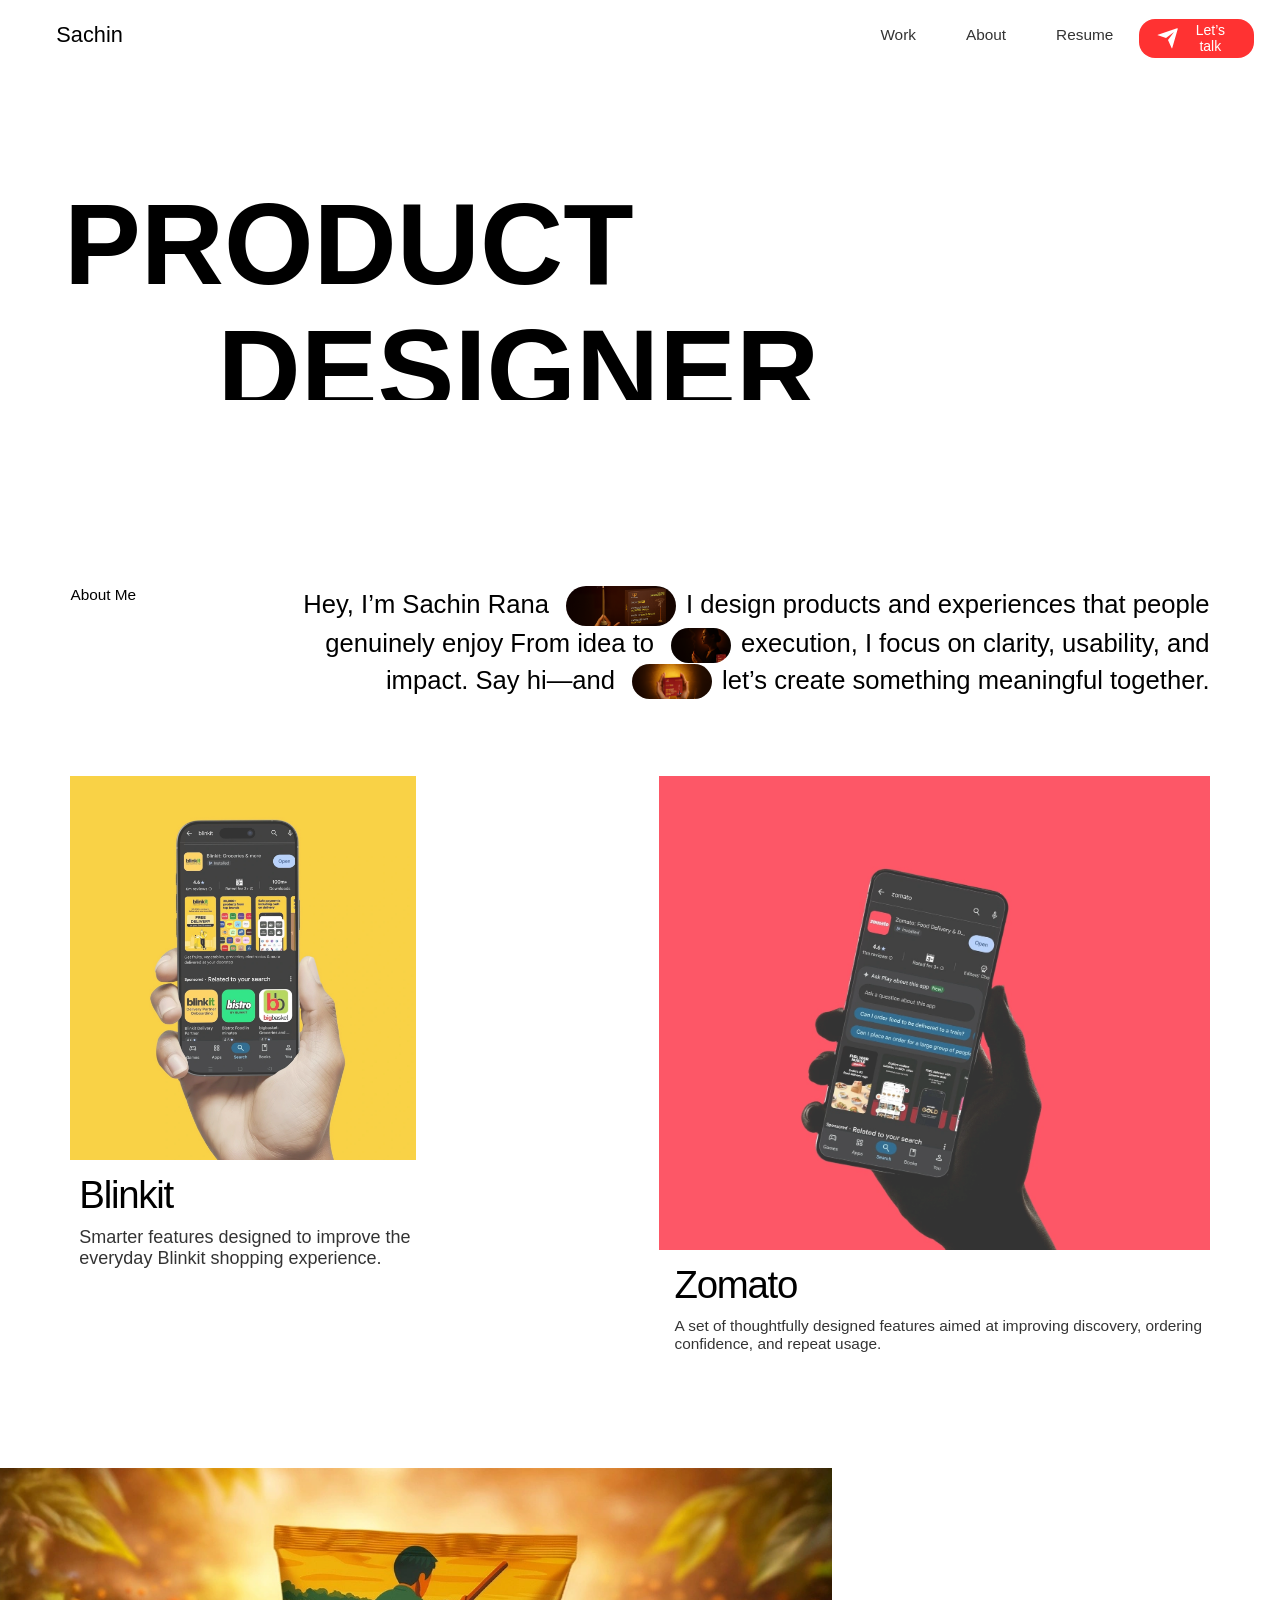
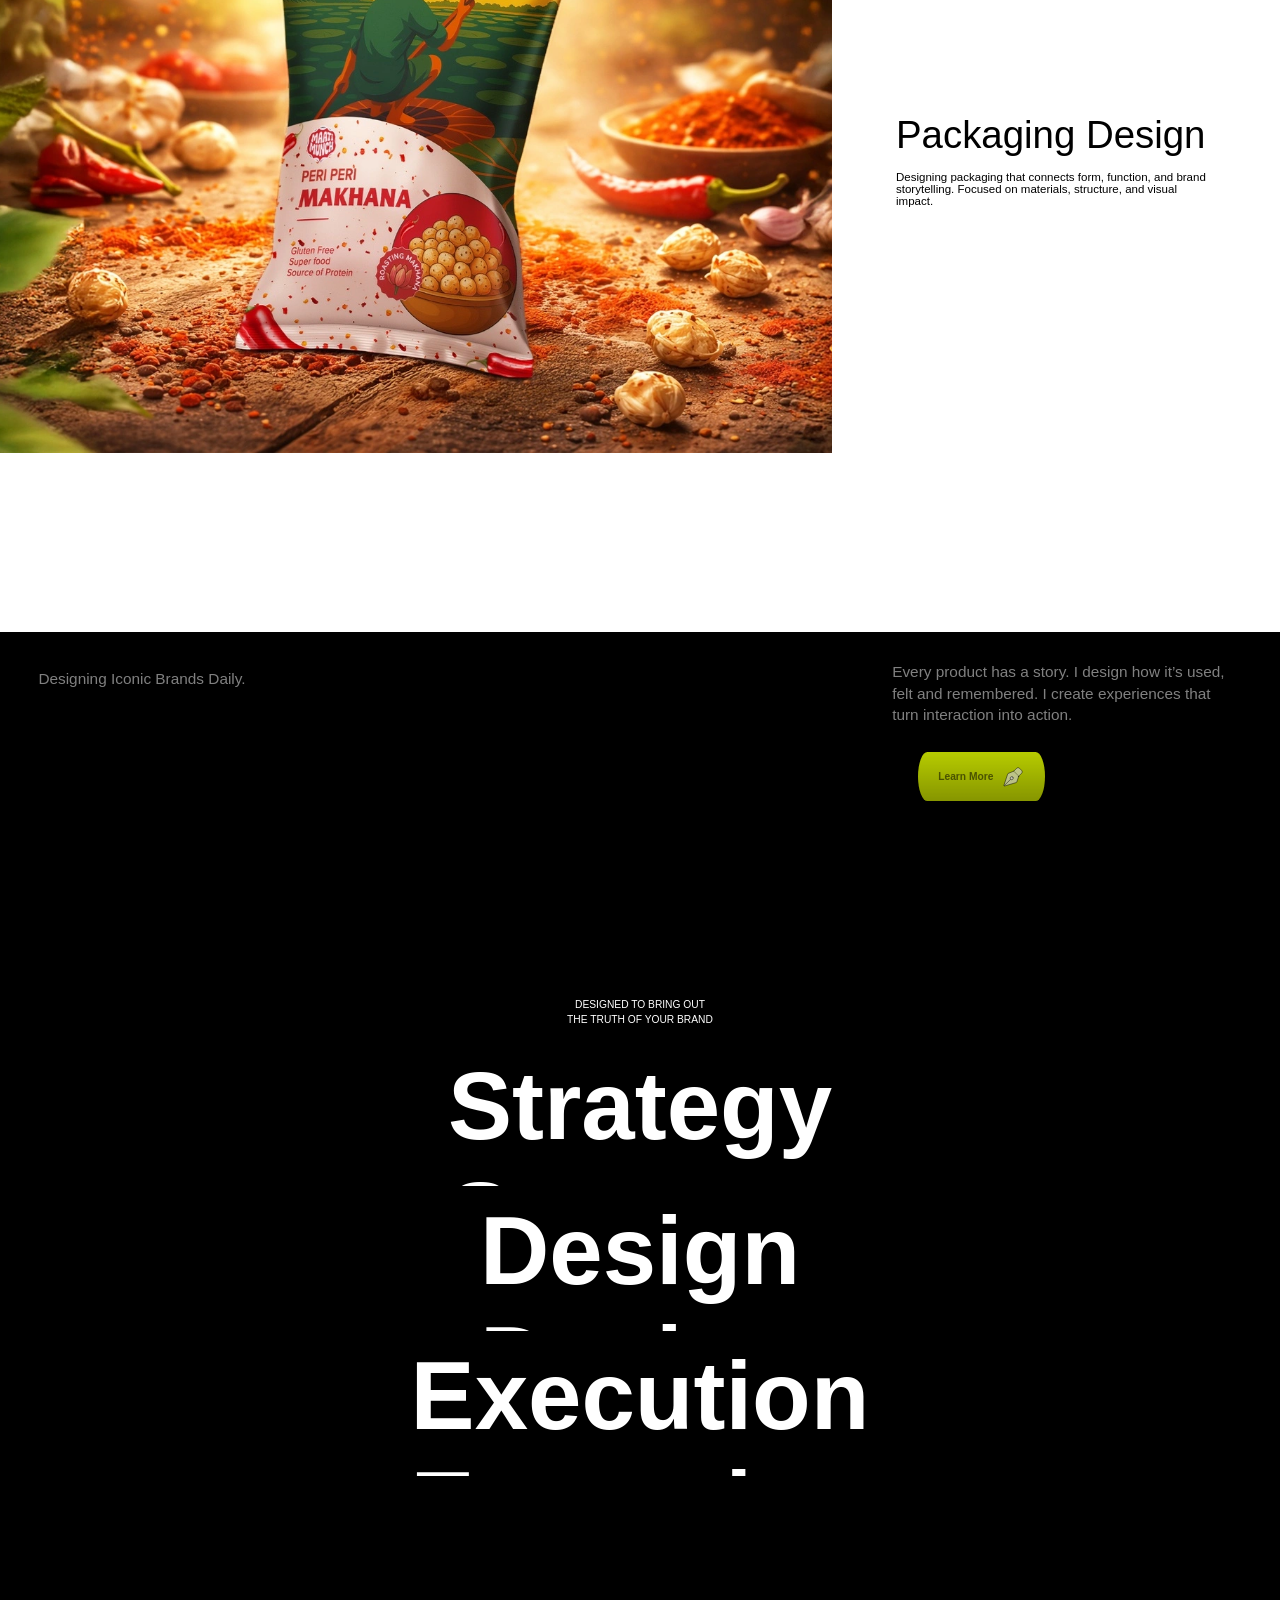
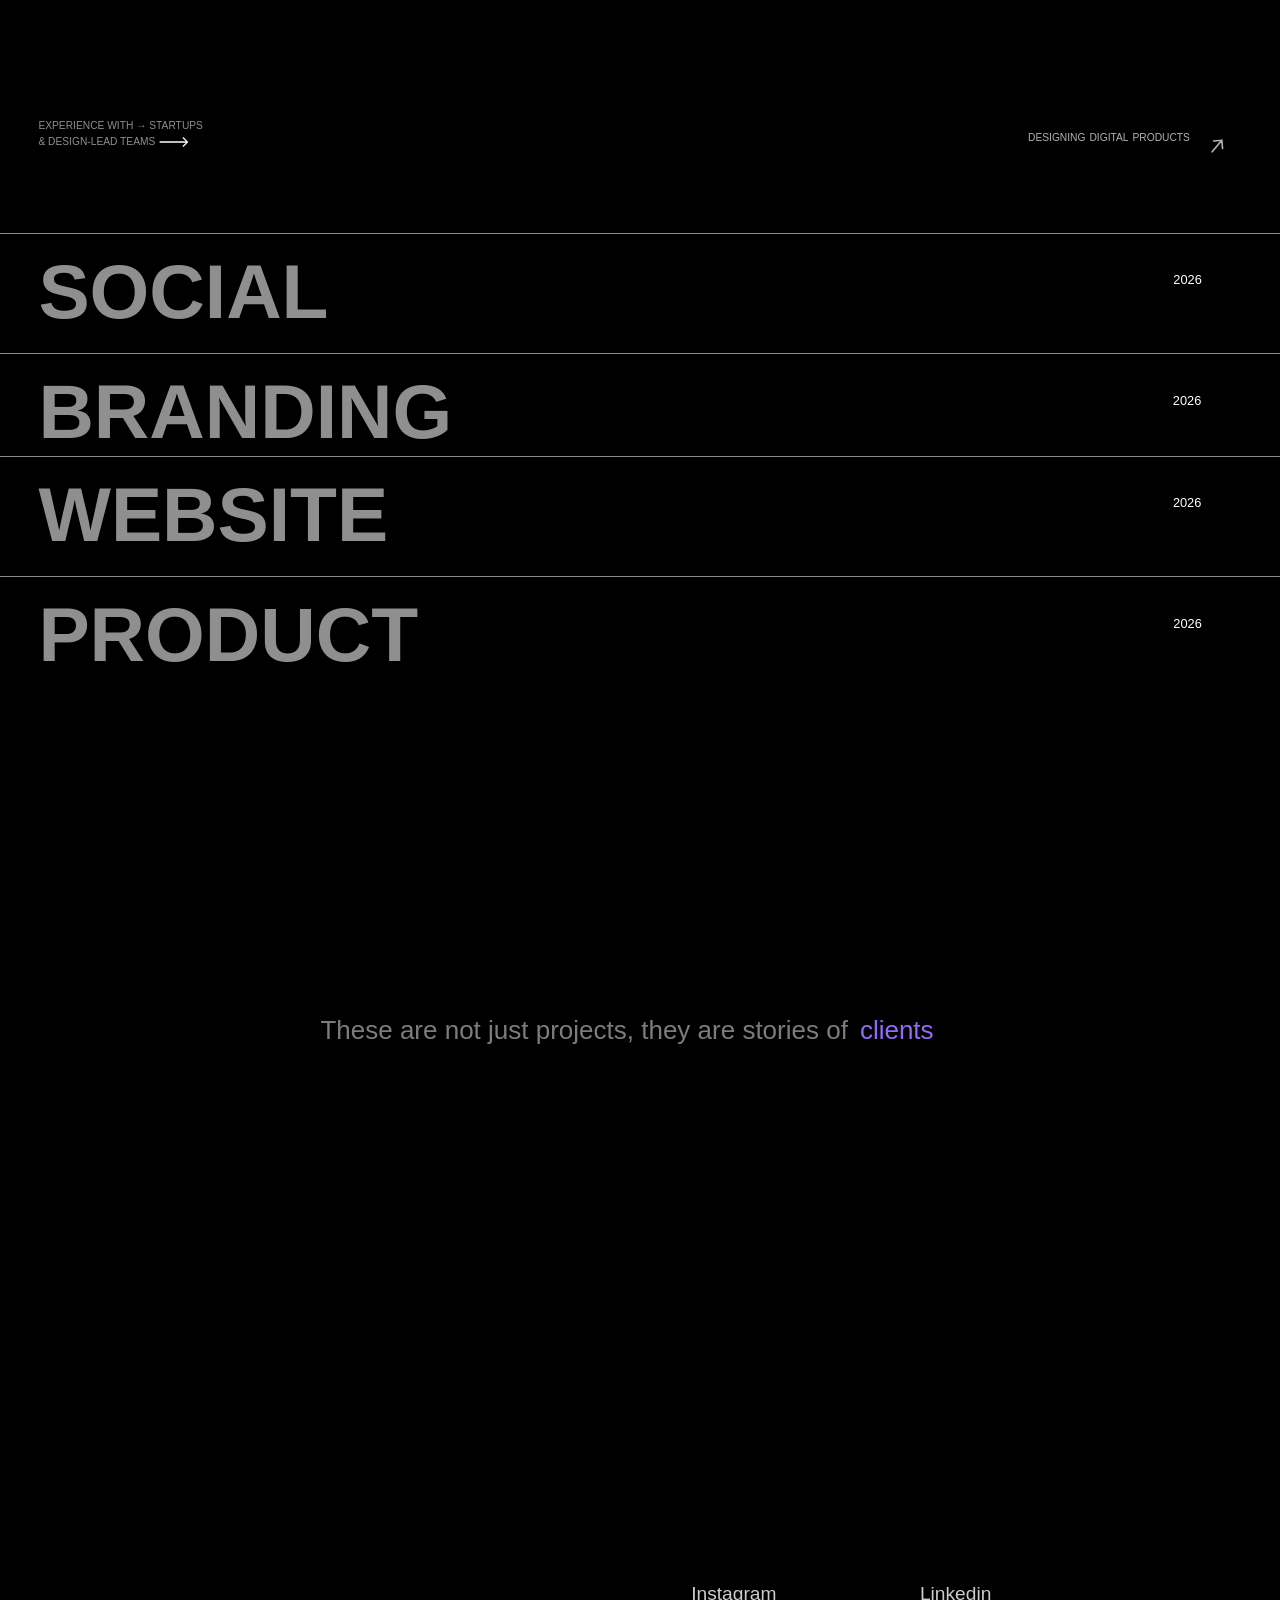
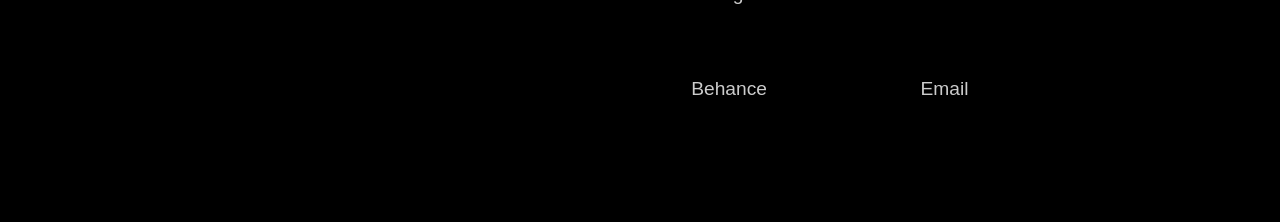
==== commit 8aaa6324: "Update index.html" ====
--- a/index.html
+++ b/index.html
@@ -149,10 +149,10 @@
     <div id="motive">
         <h3>About Me</h3>
         <p>Hey, I’m Sachin Rana <span id="onee">
-                <img src="./images folder/1 3.png">
+                <img src="./1 3.png">
             </span>I design products and experiences that people genuinely enjoy From idea to <span id="thirdspann"> <img
-                    src="./images folder/Group 888.png"></span>execution, I focus on clarity, usability, and impact. Say hi—and
-                     <span id="twospann"> <img src="./images folder/Mask group.png"></span>let’s create something meaningful together.
+                    src="./Group 888.png"></span>execution, I focus on clarity, usability, and impact. Say hi—and
+                     <span id="twospann"> <img src="./Mask group.png"></span>let’s create something meaningful together.
           </p>
     </div>
 
